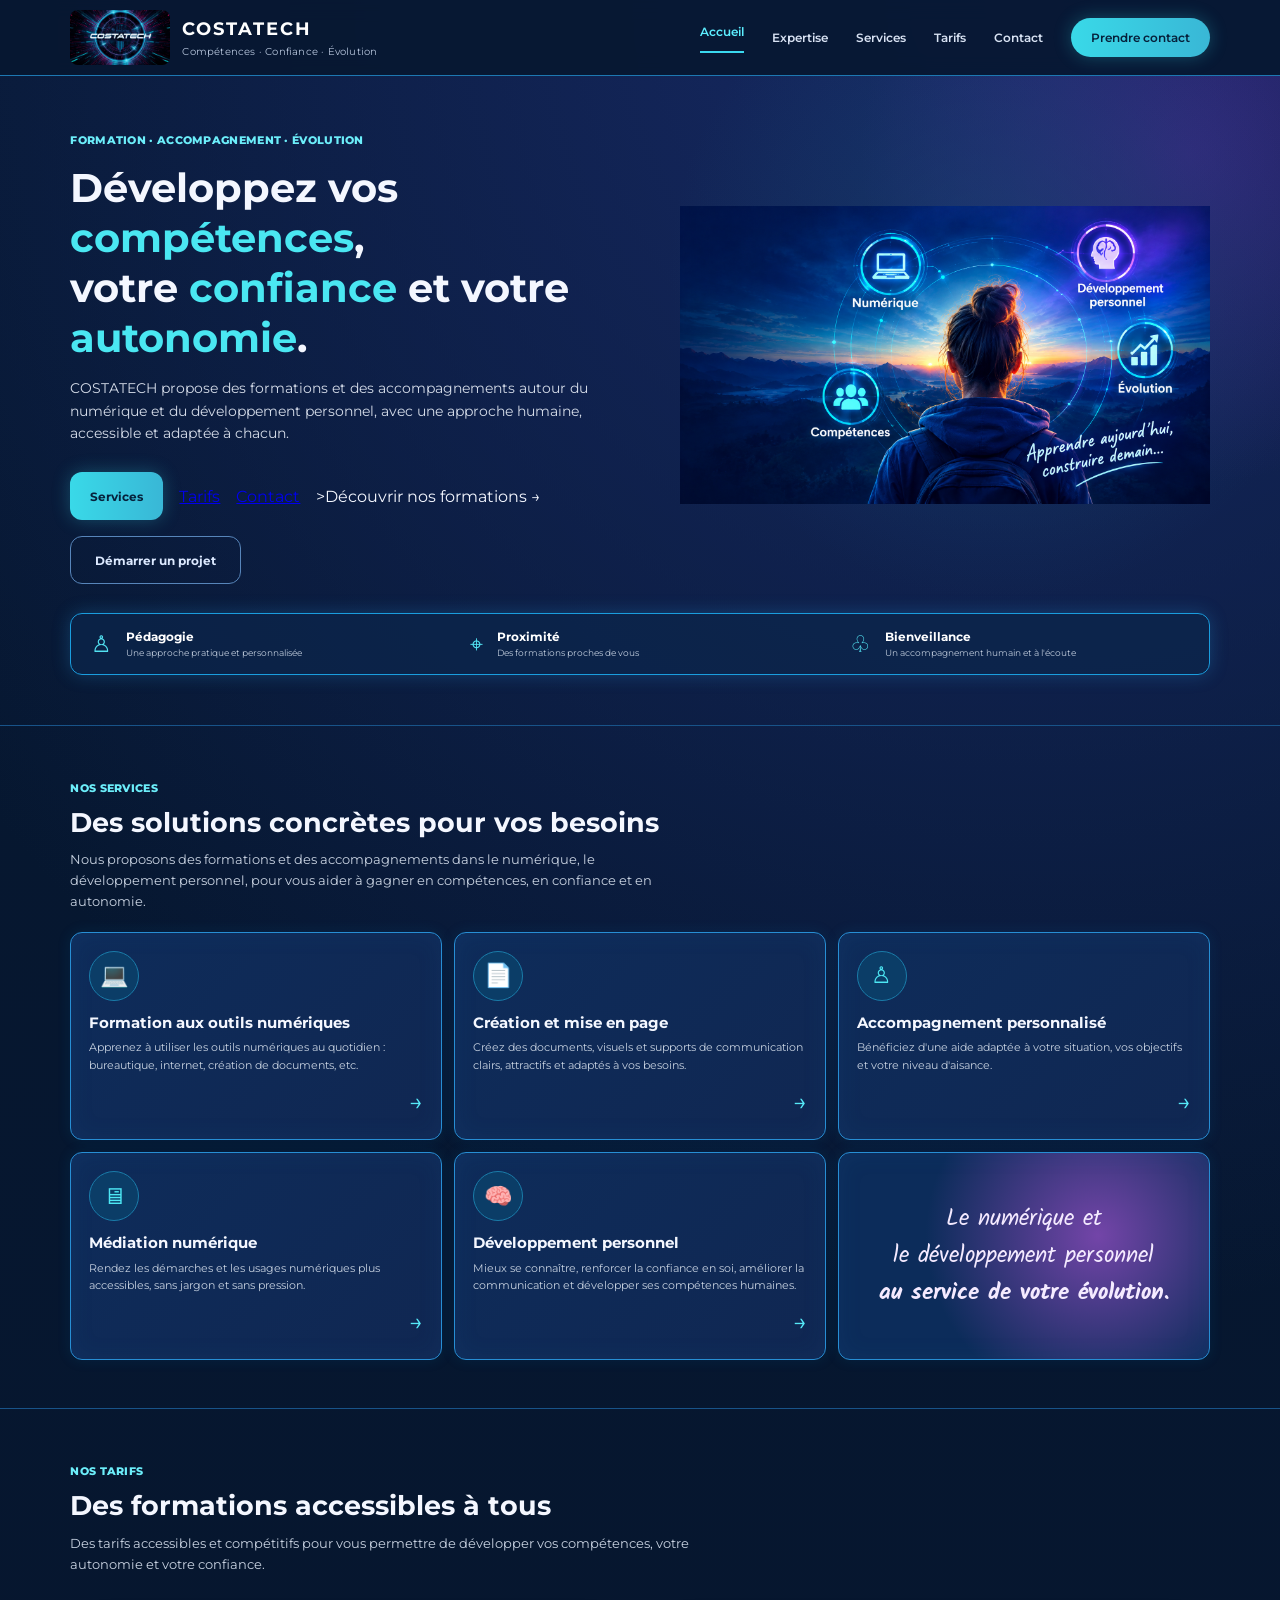
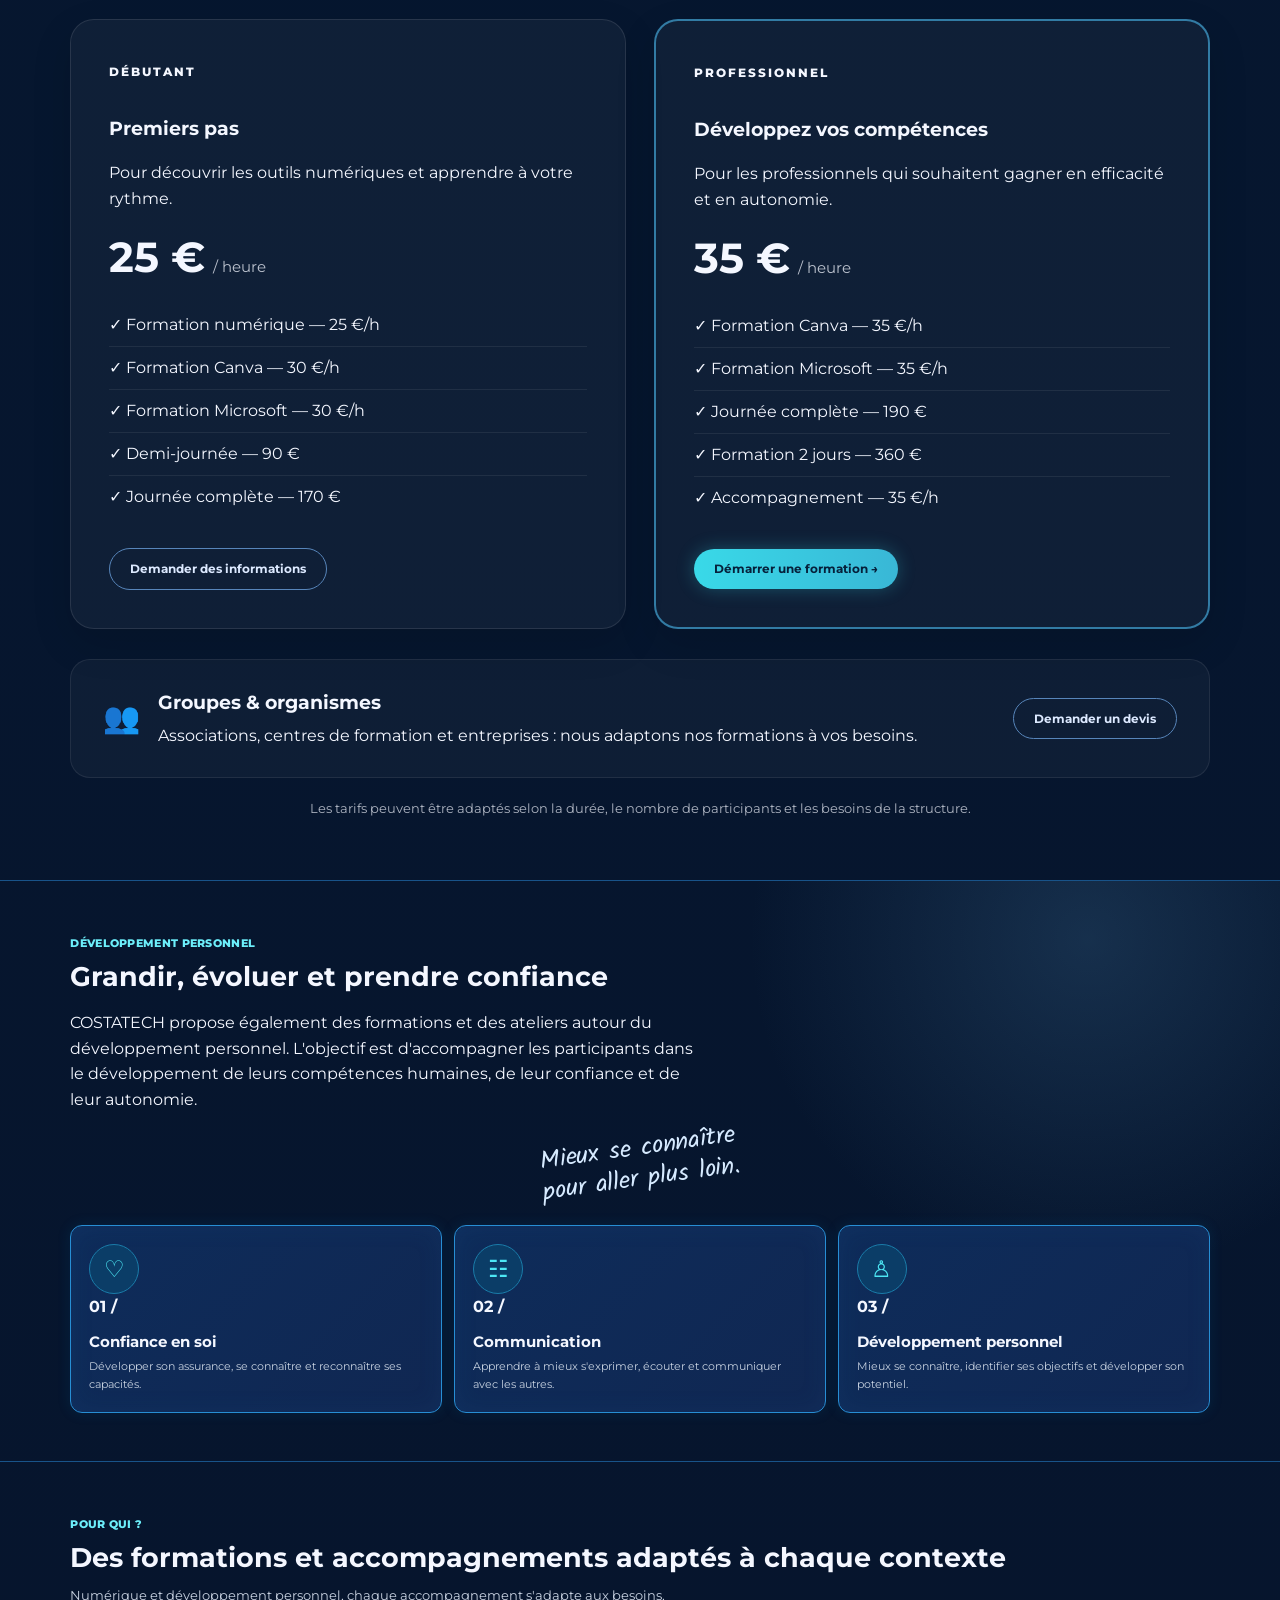
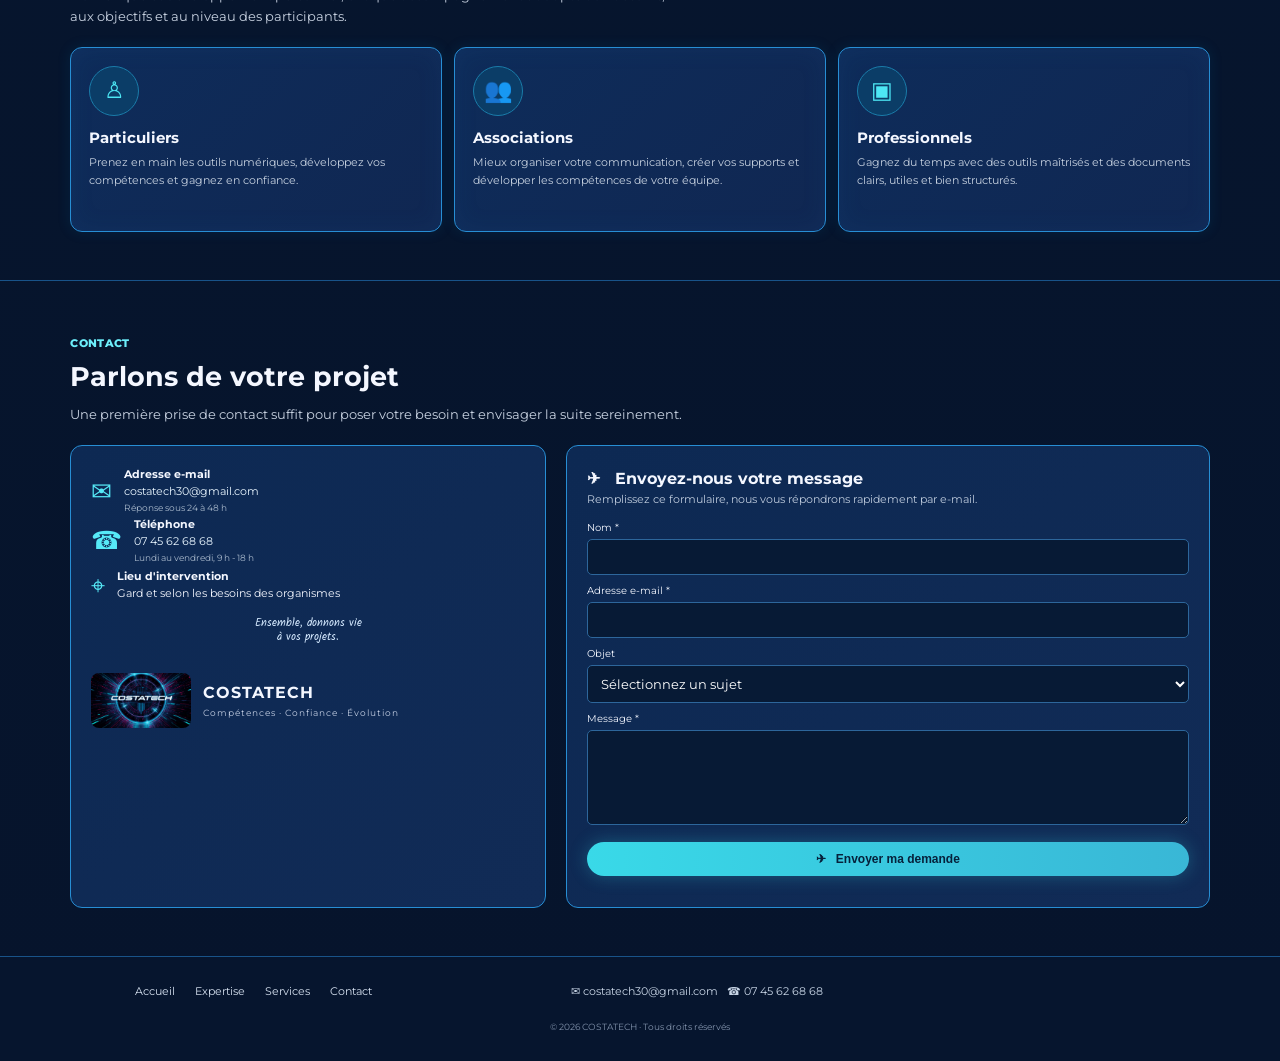
==== index.html @ 75716b9d "Update index.html" ====
<!DOCTYPE html>
<html lang="fr">
<head>
  <meta charset="UTF-8" />
  <meta name="viewport" content="width=device-width, initial-scale=1.0" />
  <title>COSTATECH | Formation numérique, Canva, Microsoft & développement personnel</title>
  <meta name="description" content="COSTATECH propose des formations en numérique, Canva, Microsoft et développement personnel dans le Gard, pour développer les compétences, la confiance et l'autonomie." />
  <link rel="stylesheet" href="style.css" />
</head>
<body>
  <header class="header">
   <a class="brand" href="#accueil">
  <img class="logo-image header-logo" src="logo-costatech.png" alt="Logo COSTATECH">
  <span>
    <strong>COSTATECH</strong>
    <small>Compétences · Confiance · Évolution</small>
  </span>
</a>
   <nav>
  <a class="active" href="#accueil">Accueil</a>
  <a href="#expertise">Expertise</a>
  <a href="#services">Services</a>
  <a href="#tarifs">Tarifs</a>
  <a href="#contact">Contact</a>
  <a class="nav-cta" href="#contact">Prendre contact</a>
</nav>
  </header>

  <main id="accueil">
    <section class="hero section">
      <div class="hero-text">
        <span class="eyebrow">FORMATION · ACCOMPAGNEMENT · ÉVOLUTION</span>
        <h1>Développez vos <em>compétences</em>,<br>votre <em>confiance</em> et votre<br><em>autonomie</em>.</h1>
        <p>COSTATECH propose des formations et des accompagnements autour du numérique et du développement personnel, avec une approche humaine, accessible et adaptée à chacun.</p>
        <div class="actions">
          <a class="button primary" <a href="#services">Services</a>
<a href="#tarifs">Tarifs</a>
<a href="#contact">Contact</a> >Découvrir nos formations →</a>
          <a class="button secondary" >Démarrer un projet</a>
        </div>
      </div>
   <div class="hero-visual">
  <img
    src="hero-costatech.png"
    alt="COSTATECH – Numérique, développement personnel, compétences et évolution"
  />
</div>
      <div class="values">
        <div>♙ <span><b>Pédagogie</b><small>Une approche pratique et personnalisée</small></span></div>
        <div>⌖ <span><b>Proximité</b><small>Des formations proches de vous</small></span></div>
        <div>♧ <span><b>Bienveillance</b><small>Un accompagnement humain et à l'écoute</small></span></div>
      </div>
    </section>

    <section id="services" class="section">
      <span class="eyebrow">NOS SERVICES</span>
      <h2>Des solutions concrètes pour vos besoins</h2>
      <p class="intro">Nous proposons des formations et des accompagnements dans le numérique, le développement personnel, pour vous aider à gagner en compétences, en confiance et en autonomie.</p>
      <div class="grid three">
        <article class="card"><i>💻</i><h3>Formation aux outils numériques</h3><p>Apprenez à utiliser les outils numériques au quotidien : bureautique, internet, création de documents, etc.</p><a href="#contact">→</a></article>
        <article class="card"><i>📄</i><h3>Création et mise en page</h3><p>Créez des documents, visuels et supports de communication clairs, attractifs et adaptés à vos besoins.</p><a href="#contact">→</a></article>
        <article class="card"><i>♙</i><h3>Accompagnement personnalisé</h3><p>Bénéficiez d'une aide adaptée à votre situation, vos objectifs et votre niveau d'aisance.</p><a href="#contact">→</a></article>
        <article class="card"><i>🖥</i><h3>Médiation numérique</h3><p>Rendez les démarches et les usages numériques plus accessibles, sans jargon et sans pression.</p><a href="#contact">→</a></article>
        <article class="card"><i>🧠</i><h3>Développement personnel</h3><p>Mieux se connaître, renforcer la confiance en soi, améliorer la communication et développer ses compétences humaines.</p><a href="#contact">→</a></article>
        <article class="card quote-card"><p>Le numérique et<br>le développement personnel<br><strong>au service de votre évolution.</strong></p></article>
      </div>
    </section>
<section id="tarifs" class="section tarifs">
  <span class="eyebrow">NOS TARIFS</span>
  <h2>Des formations accessibles à tous</h2>
  <p class="intro">
    Des tarifs accessibles et compétitifs pour vous permettre de développer
    vos compétences, votre autonomie et votre confiance.
  </p>

  <div class="tarifs-grid">

    <article class="tarif-card">
      <span class="tarif-label">DÉBUTANT</span>
      <h3>Premiers pas</h3>
      <p class="tarif-description">
        Pour découvrir les outils numériques et apprendre à votre rythme.
      </p>

      <div class="prix">
        <strong>25 €</strong>
        <span>/ heure</span>
      </div>

      <ul>
        <li>✓ Formation numérique — 25 €/h</li>
        <li>✓ Formation Canva — 30 €/h</li>
        <li>✓ Formation Microsoft — 30 €/h</li>
        <li>✓ Demi-journée — 90 €</li>
        <li>✓ Journée complète — 170 €</li>
      </ul>

      <a class="button secondary" href="#contact">
        Demander des informations
      </a>
    </article>


    <article class="tarif-card tarif-featured">
      <span class="tarif-label">PROFESSIONNEL</span>
      <h3>Développez vos compétences</h3>
      <p class="tarif-description">
        Pour les professionnels qui souhaitent gagner en efficacité et en autonomie.
      </p>

      <div class="prix">
        <strong>35 €</strong>
        <span>/ heure</span>
      </div>

      <ul>
        <li>✓ Formation Canva — 35 €/h</li>
        <li>✓ Formation Microsoft — 35 €/h</li>
        <li>✓ Journée complète — 190 €</li>
        <li>✓ Formation 2 jours — 360 €</li>
        <li>✓ Accompagnement — 35 €/h</li>
      </ul>

      <a class="button primary" href="#contact">
        Démarrer une formation →
      </a>
    </article>

  </div>

  <div class="tarif-group">
    <div>
      <span class="tarif-group-icon">👥</span>
      <div>
        <h3>Groupes & organismes</h3>
        <p>
          Associations, centres de formation et entreprises :
          nous adaptons nos formations à vos besoins.
        </p>
      </div>
    </div>

    <a class="button secondary" href="#contact">
      Demander un devis
    </a>
  </div>

  <p class="tarif-note">
    Les tarifs peuvent être adaptés selon la durée, le nombre de participants
    et les besoins de la structure.
  </p>
</section>
    <section id="expertise" class="section personal">
      <div class="personal-copy">
        <span class="eyebrow">DÉVELOPPEMENT PERSONNEL</span>
        <h2>Grandir, évoluer et prendre confiance</h2>
        <p>COSTATECH propose également des formations et des ateliers autour du développement personnel. L'objectif est d'accompagner les participants dans le développement de leurs compétences humaines, de leur confiance et de leur autonomie.</p>
      </div>
      <p class="handwriting note">Mieux se connaître<br>pour aller plus loin.</p>
      <div class="grid three">
        <article class="card"><i>♡</i><b>01 /</b><h3>Confiance en soi</h3><p>Développer son assurance, se connaître et reconnaître ses capacités.</p></article>
        <article class="card"><i>☷</i><b>02 /</b><h3>Communication</h3><p>Apprendre à mieux s'exprimer, écouter et communiquer avec les autres.</p></article>
        <article class="card"><i>♙</i><b>03 /</b><h3>Développement personnel</h3><p>Mieux se connaître, identifier ses objectifs et développer son potentiel.</p></article>
      </div>
    </section>

    <section class="section">
      <span class="eyebrow">POUR QUI ?</span>
      <h2>Des formations et accompagnements adaptés à chaque contexte</h2>
      <p class="intro">Numérique et développement personnel, chaque accompagnement s'adapte aux besoins, aux objectifs et au niveau des participants.</p>
      <div class="grid three">
        <article class="card"><i>♙</i><h3>Particuliers</h3><p>Prenez en main les outils numériques, développez vos compétences et gagnez en confiance.</p></article>
        <article class="card"><i>👥</i><h3>Associations</h3><p>Mieux organiser votre communication, créer vos supports et développer les compétences de votre équipe.</p></article>
        <article class="card"><i>▣</i><h3>Professionnels</h3><p>Gagnez du temps avec des outils maîtrisés et des documents clairs, utiles et bien structurés.</p></article>
      </div>
    </section>

    <section id="contact" class="section contact">
      <span class="eyebrow">CONTACT</span>
      <h2>Parlons de votre projet</h2>
      <p class="intro">Une première prise de contact suffit pour poser votre besoin et envisager la suite sereinement.</p>
      <div class="contact-grid">
       <aside class="contact-info">

  <div>
    <span>✉</span>
    <p>
      <b>Adresse e-mail</b><br>
      <a href="mailto:costatech30@gmail.com">costatech30@gmail.com</a>
      <small>Réponse sous 24 à 48 h</small>
    </p>
  </div>

  <div>
    <span>☎</span>
    <p>
      <b>Téléphone</b><br>
      <a href="tel:0745626868">07 45 62 68 68</a>
      <small>Lundi au vendredi, 9 h - 18 h</small>
    </p>
  </div>

  <div>
    <span>⌖</span>
    <p>
      <b>Lieu d'intervention</b><br>
      Gard et selon les besoins des organismes
    </p>
  </div>

  <p class="handwriting center">
    Ensemble, donnons vie<br>à vos projets.
  </p>

  <div class="mini-brand">
    <img class="logo-image mini-logo" src="logo-costatech.png" alt="Logo COSTATECH">
    <b>
      COSTATECH
      <small>Compétences · Confiance · Évolution</small>
    </b>
  </div>

</aside>
       <form class="contact-form" action="https://formspree.io/f/xyeyqowv" method="POST">
          <h3>✈ &nbsp; Envoyez-nous votre message</h3>
          <p>Remplissez ce formulaire, nous vous répondrons rapidement par e-mail.</p>
          <label>Nom *<input required name="name" type="text"></label>
          <label>Adresse e-mail *<input required name="email" type="email"></label>
          <label>Objet<select name="subject"><option>Sélectionnez un sujet</option><option>Formation numérique</option><option>Développement personnel</option><option>Autre demande</option></select></label>
          <label>Message *<textarea required name="message"></textarea></label>
          <button class="button primary" type="submit">✈ &nbsp; Envoyer ma demande</button>
          <p id="form-message" class="form-message"></p>
        </form>
      </div>
    </section>
  </main><footer>

  <div class="footer-links">
    <a href="#accueil">Accueil</a>
    <a href="#expertise">Expertise</a>
    <a href="#services">Services</a>
    <a href="#contact">Contact</a>
  </div>

  <div class="footer-contact">
    ✉ costatech30@gmail.com &nbsp; ☎ 07 45 62 68 68
  </div>

  <div class="copyright">
    © 2026 COSTATECH · Tous droits réservés
  </div>

</footer>


  
  <script src="script.js"></script>
</body>
</html>
---- style.css ----
@import url("https://fonts.googleapis.com/css2?family=Montserrat:wght@400;500;600;700;800&family=Kalam:wght@300;400&display=swap");
:root{--bg:#061a38;--bg2:#0b2450;--card:#102d5c;--cyan:#30d9ef;--purple:#7452ff;--text:#f4f7ff;--muted:#c5cddd}
*{box-sizing:border-box}html{scroll-behavior:smooth}body{margin:0;background:radial-gradient(circle at 80% 0,#172965 0,transparent 30%),linear-gradient(180deg,#061831,#06142c);color:var(--text);font-family:Montserrat,Arial,sans-serif;line-height:1.6}
.header{height:76px;display:flex;align-items:center;justify-content:space-between;padding:0 5.5%;position:sticky;top:0;z-index:20;background:#071831e8;border-bottom:1px solid #1d78b2;backdrop-filter:blur(10px)}
.brand{display:flex;align-items:center;gap:12px;color:white;text-decoration:none}.brand strong{display:block;letter-spacing:2px;font-size:18px}.brand small{display:block;color:#b7c5dc;font-size:10px;letter-spacing:.2px}.logo{width:56px;height:56px;border-radius:50%;display:grid;place-items:center;font-size:26px;font-weight:800;color:#54e9f7;background:radial-gradient(circle,#173b70,#071a39 55%,#8e42e8);box-shadow:0 0 20px #2ee9ff55;border:1px solid #2ee9ff}
nav{display:flex;align-items:center;gap:28px}nav a{color:#d8e2f3;text-decoration:none;font-size:12px;font-weight:600}nav a:hover,.active{color:#5ceeff!important;border-bottom:2px solid #3ad9f0;padding-bottom:10px}.nav-cta,.button.primary{border:0!important;padding:10px 20px!important;border-radius:22px;background:linear-gradient(90deg,#39d9e8,#39b7d6);color:#06213b!important;box-shadow:0 0 18px #33ddec44}
.section{padding:48px 5.5%;border-bottom:1px solid #185389;position:relative}.hero{min-height:650px;display:grid;grid-template-columns:1.05fr .95fr;align-items:center;gap:25px;overflow:hidden;background:radial-gradient(circle at 78% 30%,#174e7b77,transparent 30%),radial-gradient(circle at 93% 12%,#542b9d77,transparent 25%)}
.hero h1{font-size:40px;line-height:1.25;margin:12px 0}.hero em{font-style:normal;color:#4ae7f2}.hero p{max-width:560px;color:#d4dbe8;font-size:14px}.eyebrow{font-size:11px;font-weight:800;color:#6ceefa;letter-spacing:.3px}.actions{display:flex;gap:15px;margin-top:26px}.button{display:inline-block;text-decoration:none;font-weight:700;font-size:12px;padding:10px 20px;border-radius:22px}.secondary{border:1px solid #5785ba;color:#dce9ff}.hero-visual{height:440px;position:relative;background:radial-gradient(circle at 50% 58%,#113f69 0 10%,#08223e 40%,transparent 65%)}.person{position:absolute;left:38%;top:26%;width:160px;height:220px;border-radius:80px 80px 30px 30px;background:radial-gradient(circle at 50% 20%,#213a59 0 20%,#09172a 21% 100%);display:grid;place-items:center;font-size:70px;box-shadow:0 0 60px #2cdff044}.orbit{position:absolute;display:flex;flex-direction:column;align-items:center;text-align:center;font-size:12px;font-weight:700;color:#eaf7ff}.orbit span{width:68px;height:68px;border:2px solid #46dced;border-radius:50%;display:grid;place-items:center;font-size:28px;background:#14345d88;box-shadow:0 0 18px #2de2ff66}.o1{left:8%;top:13%}.o2{right:3%;top:7%}.o2 span{border-color:#a576ff}.o3{right:0;top:44%}.o4{left:8%;top:54%}.handwriting{font-family:Kalam,cursive;color:#d6eaff;font-size:25px;line-height:1.25}.hero-visual .handwriting{position:absolute;right:5%;bottom:4%;transform:rotate(-6deg)}.values{grid-column:1/-1;display:grid;grid-template-columns:repeat(3,1fr);border:1px solid #1a9dde;border-radius:12px;background:#0b254cbb;box-shadow:0 0 18px #2b9ee344}.values div{padding:12px 20px;display:flex;gap:14px;align-items:center;color:#53e3f3;font-size:23px}.values span{font-size:12px;color:white}.values small{display:block;color:#bdc9da;font-size:9px}
h2{font-size:27px;line-height:1.25;margin:6px 0 10px}.intro{max-width:620px;font-size:13px;color:#c8d2e1;margin-top:0}.grid{display:grid;gap:12px;margin-top:20px}.three{grid-template-columns:repeat(3,1fr)}.card{min-height:185px;padding:18px;border:1px solid #278ed4;border-radius:12px;background:linear-gradient(135deg,#0e2c5a,#102752);box-shadow:inset 0 0 25px #1c60a51c,0 0 14px #0f79ba22}.card i{width:50px;height:50px;border-radius:50%;display:grid;place-items:center;background:#0b3d67;color:#4de7f4;font-size:23px;font-style:normal;border:1px solid #1a7ca9}.card h3{font-size:15px;line-height:1.25;margin:13px 0 7px}.card p{font-size:11px;color:#c5d0df;margin:0}.card a{float:right;color:#56e9f7;text-decoration:none;font-size:24px;margin-top:8px}.quote-card{display:grid;place-items:center;background:radial-gradient(circle at 70% 40%,#7345a8,#0c2c5a 60%);text-align:center}.quote-card p{font-family:Kalam,cursive;font-size:23px!important;color:#f4eaff}.personal{background:radial-gradient(circle at 85% 10%,#37648a55,transparent 28%)}.personal-copy{max-width:630px}.note{position:absolute;right:25%;top:60px;transform:rotate(-8deg)}.contact-grid{display:grid;grid-template-columns:.85fr 1.15fr;gap:20px;margin-top:20px}.contact-info,.contact-form{padding:20px;border:1px solid #278ed4;border-radius:12px;background:linear-gradient(135deg,#0d2953,#112b56)}.contact-info>div:not(.mini-brand){display:flex;gap:12px;align-items:center}.contact-info span{font-size:25px;color:#56e9f7}.contact-info p{font-size:11px;margin:0}.contact-info a{color:#e9f6ff;text-decoration:none}.contact-info small{display:block;color:#a9b9cc}.mail-icon{margin-top:12px}.center{text-align:center;margin:12px 0!important}.mini-brand{display:flex;align-items:center;gap:12px;margin-top:28px}.mini-brand .logo{width:70px;height:70px}.mini-brand b{letter-spacing:1px}.mini-brand small{display:block;font-size:9px;color:#c0cbe0;font-weight:400}.contact-form h3{margin:0;font-size:16px}.contact-form>p{font-size:11px;color:#bdcadc;margin-top:0}.contact-form label{display:block;font-size:10px;margin:8px 0}.contact-form input,.contact-form select,.contact-form textarea{width:100%;margin-top:3px;background:#071a35;border:1px solid #2d669b;border-radius:5px;color:white;padding:9px;font-family:inherit}.contact-form textarea{height:95px;resize:vertical}.contact-form button{width:100%;margin-top:4px;cursor:pointer}.form-message{font-size:11px!important;color:#6ceefa!important}footer{padding:26px 5.5%;display:grid;grid-template-columns:1fr 1fr 1fr;gap:20px;align-items:center;background:#06152e;font-size:11px}.footer-links{display:flex;gap:20px;justify-content:center}.footer-links a{color:#d7e2f1;text-decoration:none}.footer-contact{text-align:right;color:#c7d4e5}.copyright{grid-column:1/-1;text-align:center;color:#8192ab;font-size:9px}
@media(max-width:800px){.header{height:auto;padding:12px 5%;align-items:flex-start}.header nav{display:none}.hero,.contact-grid{grid-template-columns:1fr}.hero{min-height:auto}.hero h1{font-size:31px}.hero-visual{height:370px}.three,.values{grid-template-columns:1fr}.note{position:static}.section{padding:35px 5%}footer{grid-template-columns:1fr;text-align:center}.footer-contact,.footer-links{text-align:center;justify-content:center}.values div{border-bottom:1px solid #1c5384}.values div:last-child{border-bottom:0}}
.hero-visual {
  height: 440px;
  display: flex;
  align-items: center;
  justify-content: center;
  overflow: hidden;
  background: transparent;
}

.hero-visual img {
  width: 100%;
  height: 100%;
  object-fit: contain;
  object-position: center center;
  border-radius: 18px;
  display: block;
}
.logo-image {
  width: 100px;
  height: 55px;
  object-fit: cover;
  object-position: center;
  border-radius: 8px;
  display: block;
}
/* Correction du chevauchement dans Développement personnel */
.personal .note {
  position: static;
  display: block;
  margin: 20px auto 30px;
  text-align: center;
}
/* =========================
   TARIFS COSTATECH
   ========================= */

.tarifs {
  position: relative;
}

.tarifs-grid {
  display: grid;
  grid-template-columns: repeat(2, 1fr);
  gap: 28px;
  margin-top: 45px;
}

.tarif-card {
  position: relative;
  padding: 38px;
  border-radius: 24px;
  background: rgba(255, 255, 255, 0.04);
  border: 1px solid rgba(255, 255, 255, 0.10);
  box-shadow: 0 15px 40px rgba(0, 0, 0, 0.12);
  transition: transform 0.3s ease, box-shadow 0.3s ease;
}

.tarif-card:hover {
  transform: translateY(-6px);
  box-shadow: 0 20px 50px rgba(0, 0, 0, 0.18);
}

.tarif-featured {
  border: 2px solid rgba(80, 200, 255, 0.55);
}

.tarif-label {
  display: inline-block;
  font-size: 12px;
  font-weight: 800;
  letter-spacing: 2px;
  margin-bottom: 14px;
}

.tarif-card h3 {
  margin-bottom: 10px;
}

.tarif-description {
  margin-bottom: 25px;
  line-height: 1.6;
}

.prix {
  display: flex;
  align-items: baseline;
  gap: 8px;
  margin: 25px 0;
}

.prix strong {
  font-size: 42px;
  line-height: 1;
}

.prix span {
  font-size: 15px;
  opacity: 0.75;
}

.tarif-card ul {
  list-style: none;
  padding: 0;
  margin: 25px 0 30px;
}

.tarif-card li {
  padding: 9px 0;
  line-height: 1.5;
  border-bottom: 1px solid rgba(255, 255, 255, 0.07);
}

.tarif-card li:last-child {
  border-bottom: none;
}

.tarif-group {
  margin-top: 30px;
  padding: 28px 32px;
  border-radius: 20px;
  display: flex;
  align-items: center;
  justify-content: space-between;
  gap: 25px;
  background: rgba(255, 255, 255, 0.035);
  border: 1px solid rgba(255, 255, 255, 0.08);
}

.tarif-group > div {
  display: flex;
  align-items: center;
  gap: 18px;
}

.tarif-group-icon {
  font-size: 30px;
}

.tarif-group h3 {
  margin: 0 0 6px;
}

.tarif-group p {
  margin: 0;
}

.tarif-note {
  text-align: center;
  margin-top: 20px;
  font-size: 13px;
  opacity: 0.7;
}


/* =========================
   TARIFS - MOBILE
   ========================= */

@media (max-width: 800px) {

  .tarifs-grid {
    grid-template-columns: 1fr;
  }

  .tarif-card {
    padding: 28px;
  }

  .tarif-group {
    flex-direction: column;
    align-items: flex-start;
  }

  .tarif-group .button {
    width: 100%;
    text-align: center;
  }

  .prix strong {
    font-size: 36px;
  }
}
/* =========================
   BOUTONS ACCUEIL
   ========================= */

.actions {
  display: flex;
  gap: 16px;
  align-items: center;
  flex-wrap: wrap;
  margin-top: 28px;
}

.actions .button {
  display: inline-flex;
  align-items: center;
  justify-content: center;
  min-height: 48px;
  padding: 0 24px;
  border-radius: 12px;
  text-decoration: none;
  font-weight: 700;
  transition: all 0.25s ease;
}

.actions .button:hover {
  transform: translateY(-2px);
}

/* Sur téléphone */
@media (max-width: 600px) {
  .actions {
    flex-direction: column;
    align-items: stretch;
  }

  .actions .button {
    width: 100%;
  }
}
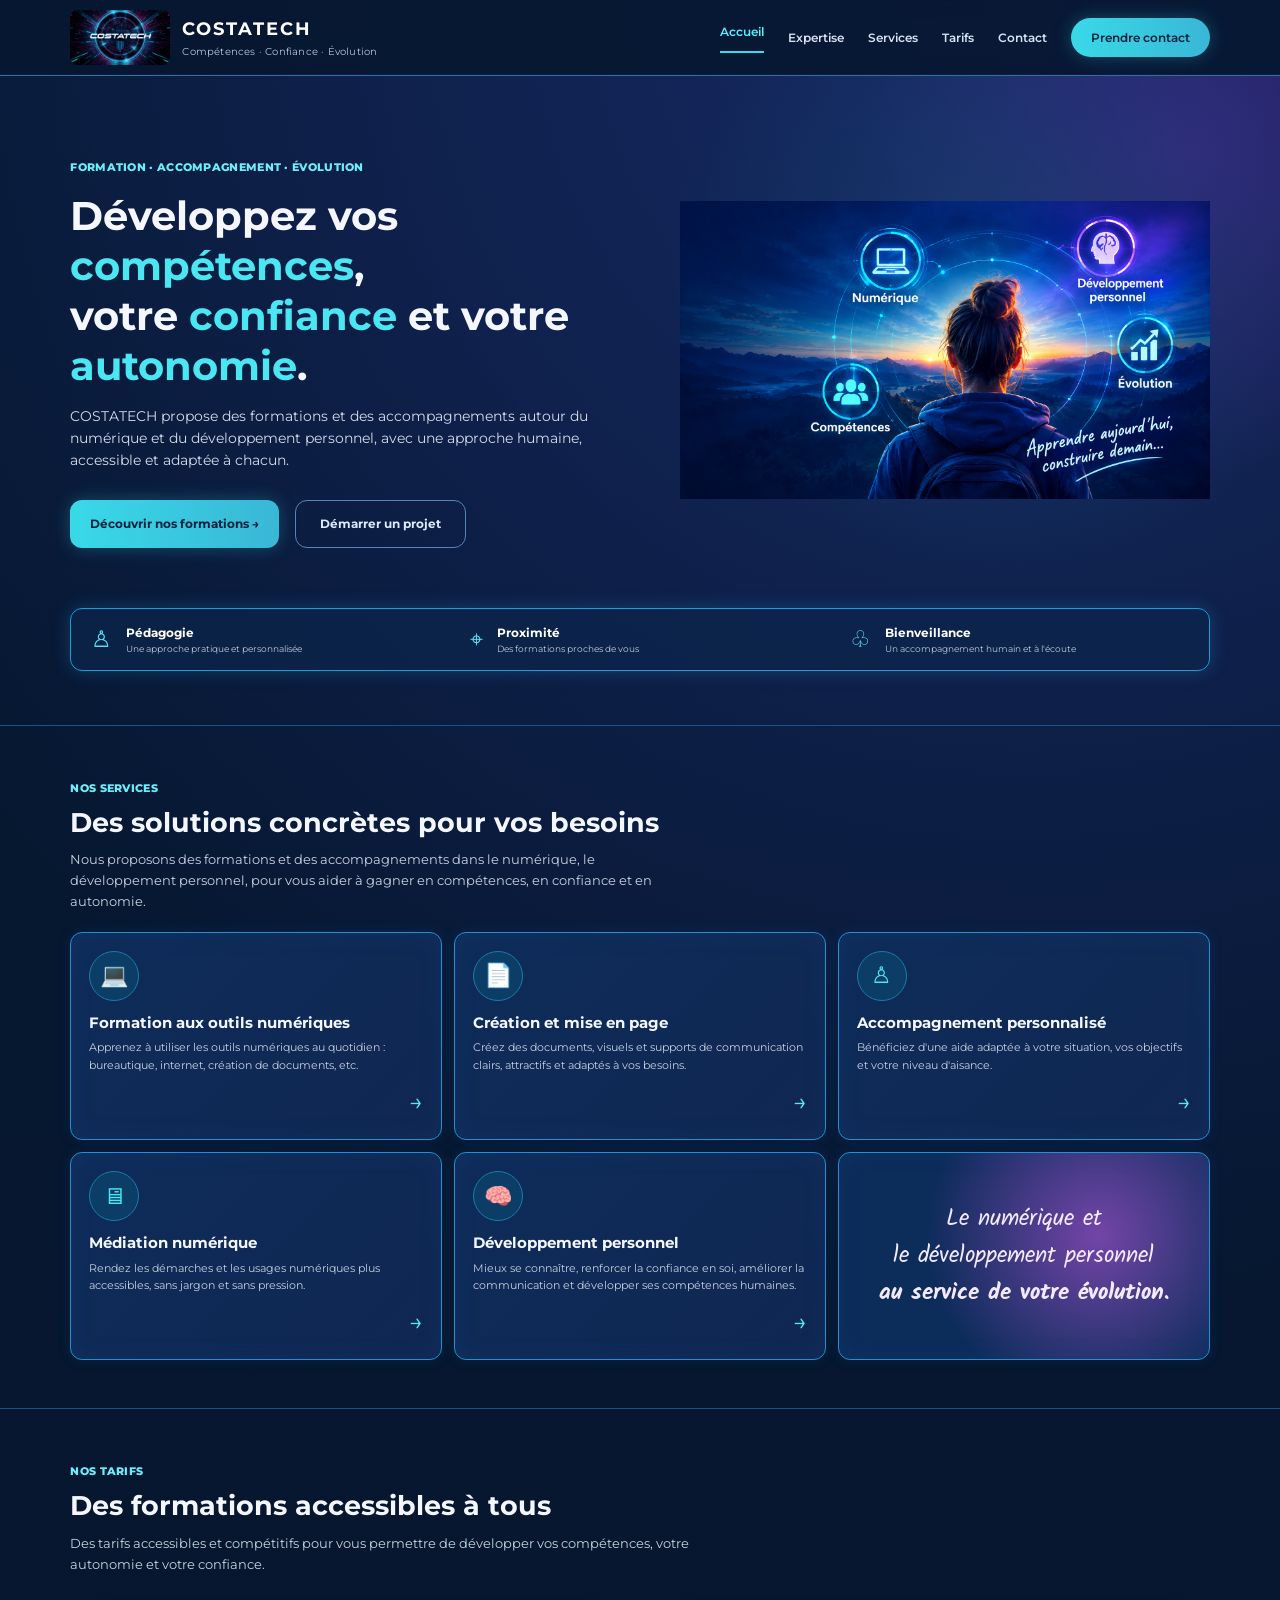
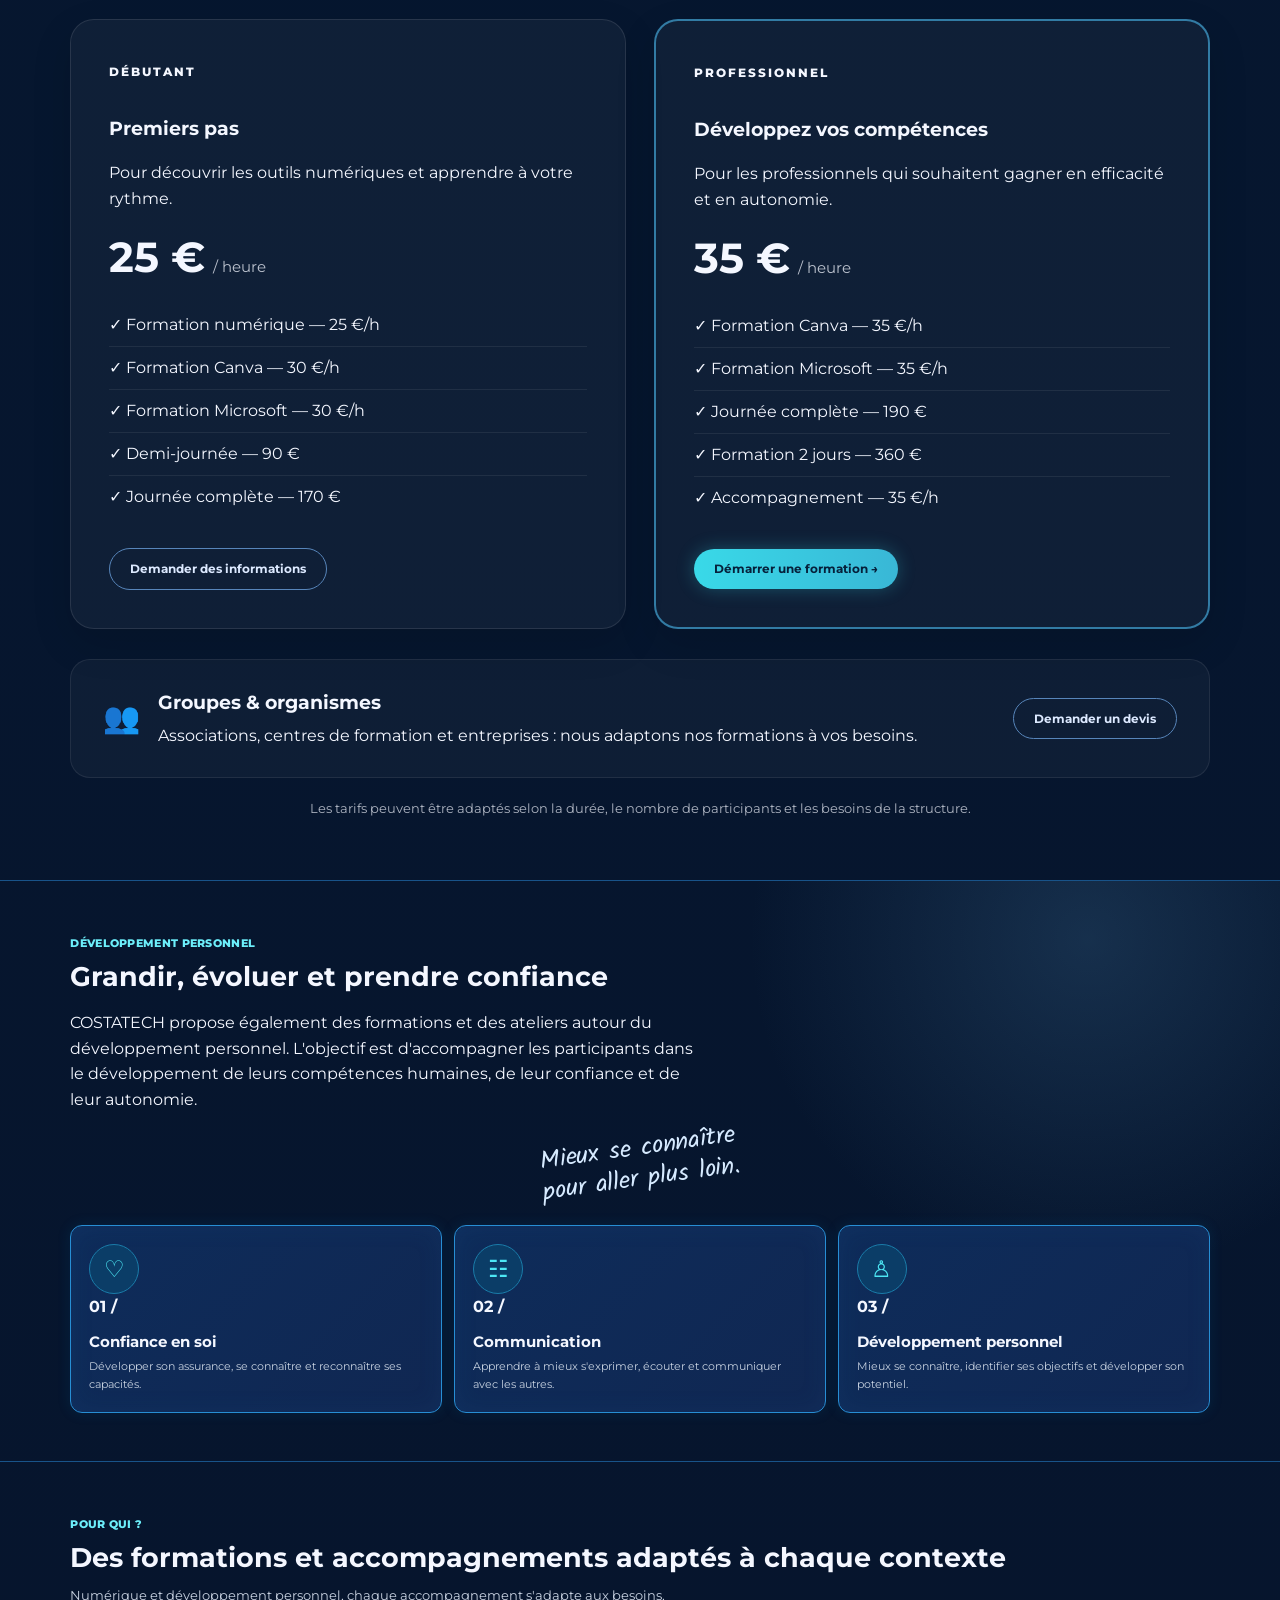
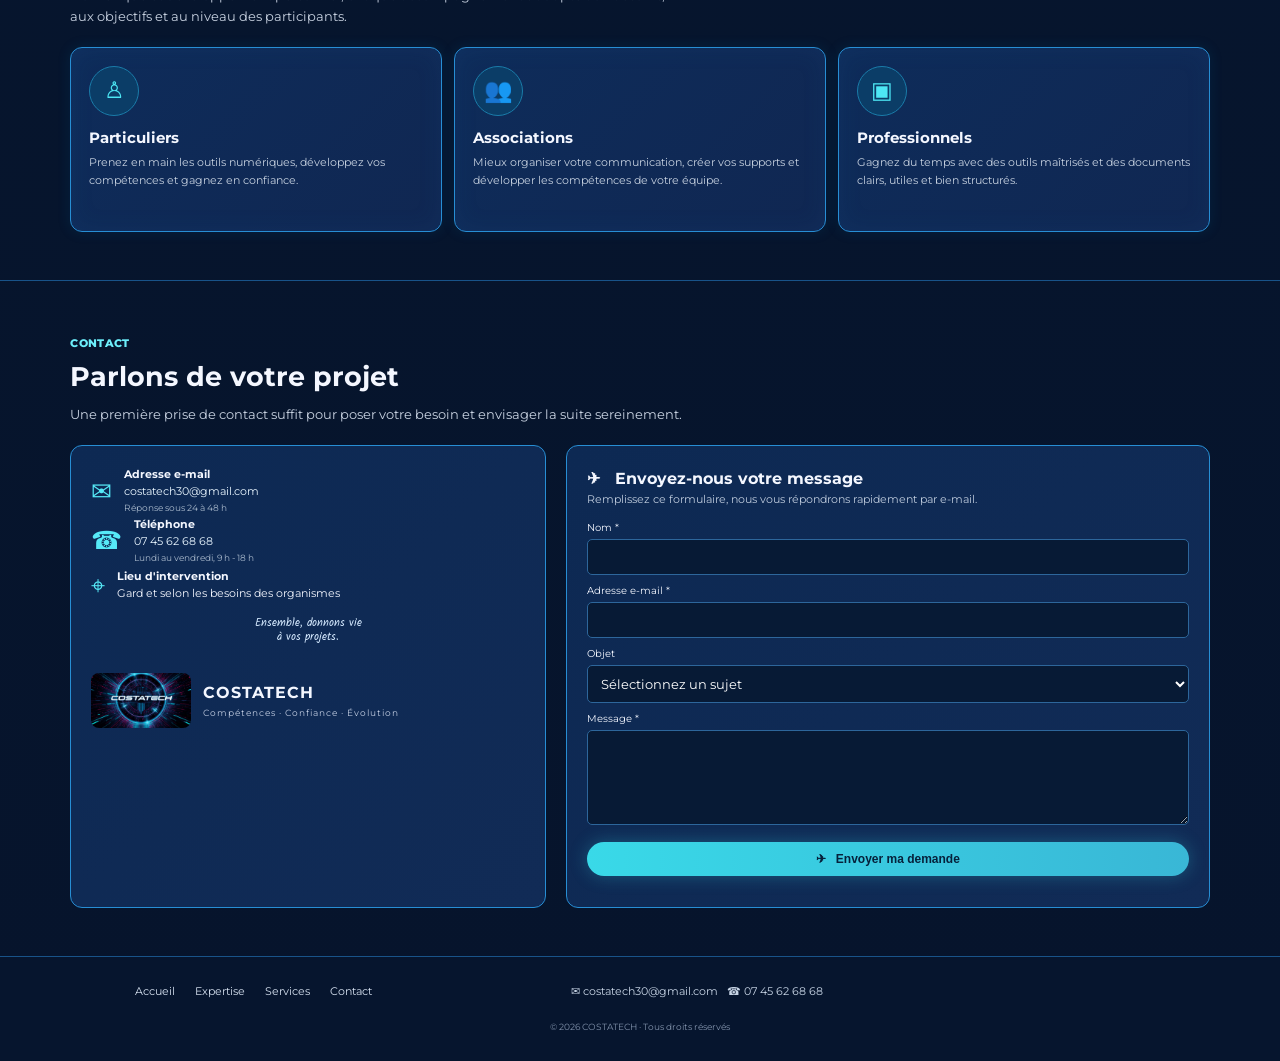
==== commit 80e422d3: "Update index.html" ====
--- a/index.html
+++ b/index.html
@@ -32,12 +32,10 @@
         <span class="eyebrow">FORMATION · ACCOMPAGNEMENT · ÉVOLUTION</span>
         <h1>Développez vos <em>compétences</em>,<br>votre <em>confiance</em> et votre<br><em>autonomie</em>.</h1>
         <p>COSTATECH propose des formations et des accompagnements autour du numérique et du développement personnel, avec une approche humaine, accessible et adaptée à chacun.</p>
-        <div class="actions">
-          <a class="button primary" <a href="#services">Services</a>
-<a href="#tarifs">Tarifs</a>
-<a href="#contact">Contact</a> >Découvrir nos formations →</a>
-          <a class="button secondary" >Démarrer un projet</a>
-        </div>
+       <div class="actions">
+  <a class="button primary" href="#services">Découvrir nos formations →</a>
+  <a class="button secondary" href="#contact">Démarrer un projet</a>
+</div>
       </div>
    <div class="hero-visual">
   <img
--- a/style.css
+++ b/style.css
@@ -229,3 +229,47 @@
     width: 100%;
   }
 }
+/* Correction affichage menu et boutons accueil */
+
+.header nav {
+  display: flex;
+  align-items: center;
+  gap: 24px;
+}
+
+.header nav a {
+  display: inline-block;
+  text-decoration: none;
+  white-space: nowrap;
+}
+
+.actions {
+  display: flex;
+  align-items: center;
+  gap: 16px;
+  margin-top: 28px;
+}
+
+.actions a {
+  display: inline-flex;
+  align-items: center;
+  justify-content: center;
+  text-decoration: none;
+  white-space: nowrap;
+}
+
+@media (max-width: 800px) {
+  .header nav {
+    gap: 12px;
+    flex-wrap: wrap;
+  }
+
+  .actions {
+    flex-direction: column;
+    align-items: stretch;
+  }
+
+  .actions a {
+    width: 100%;
+  }
+}
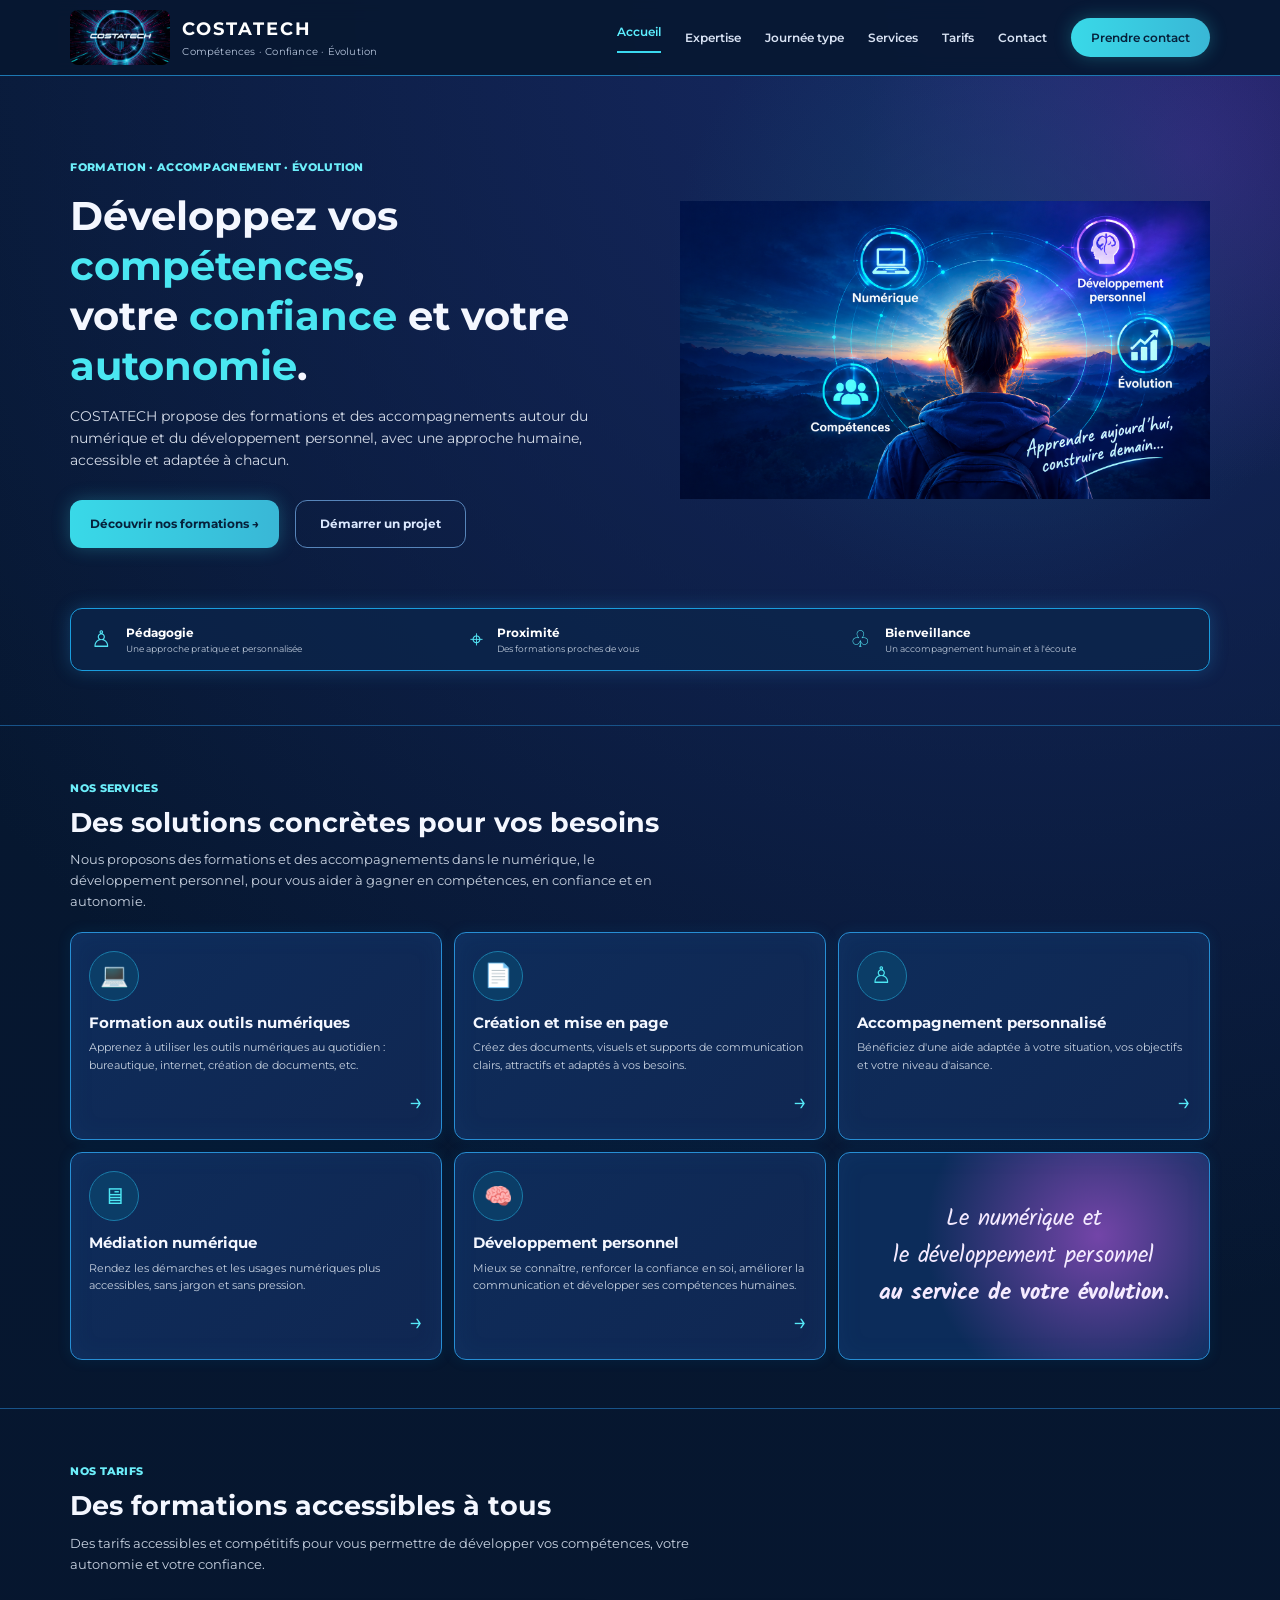
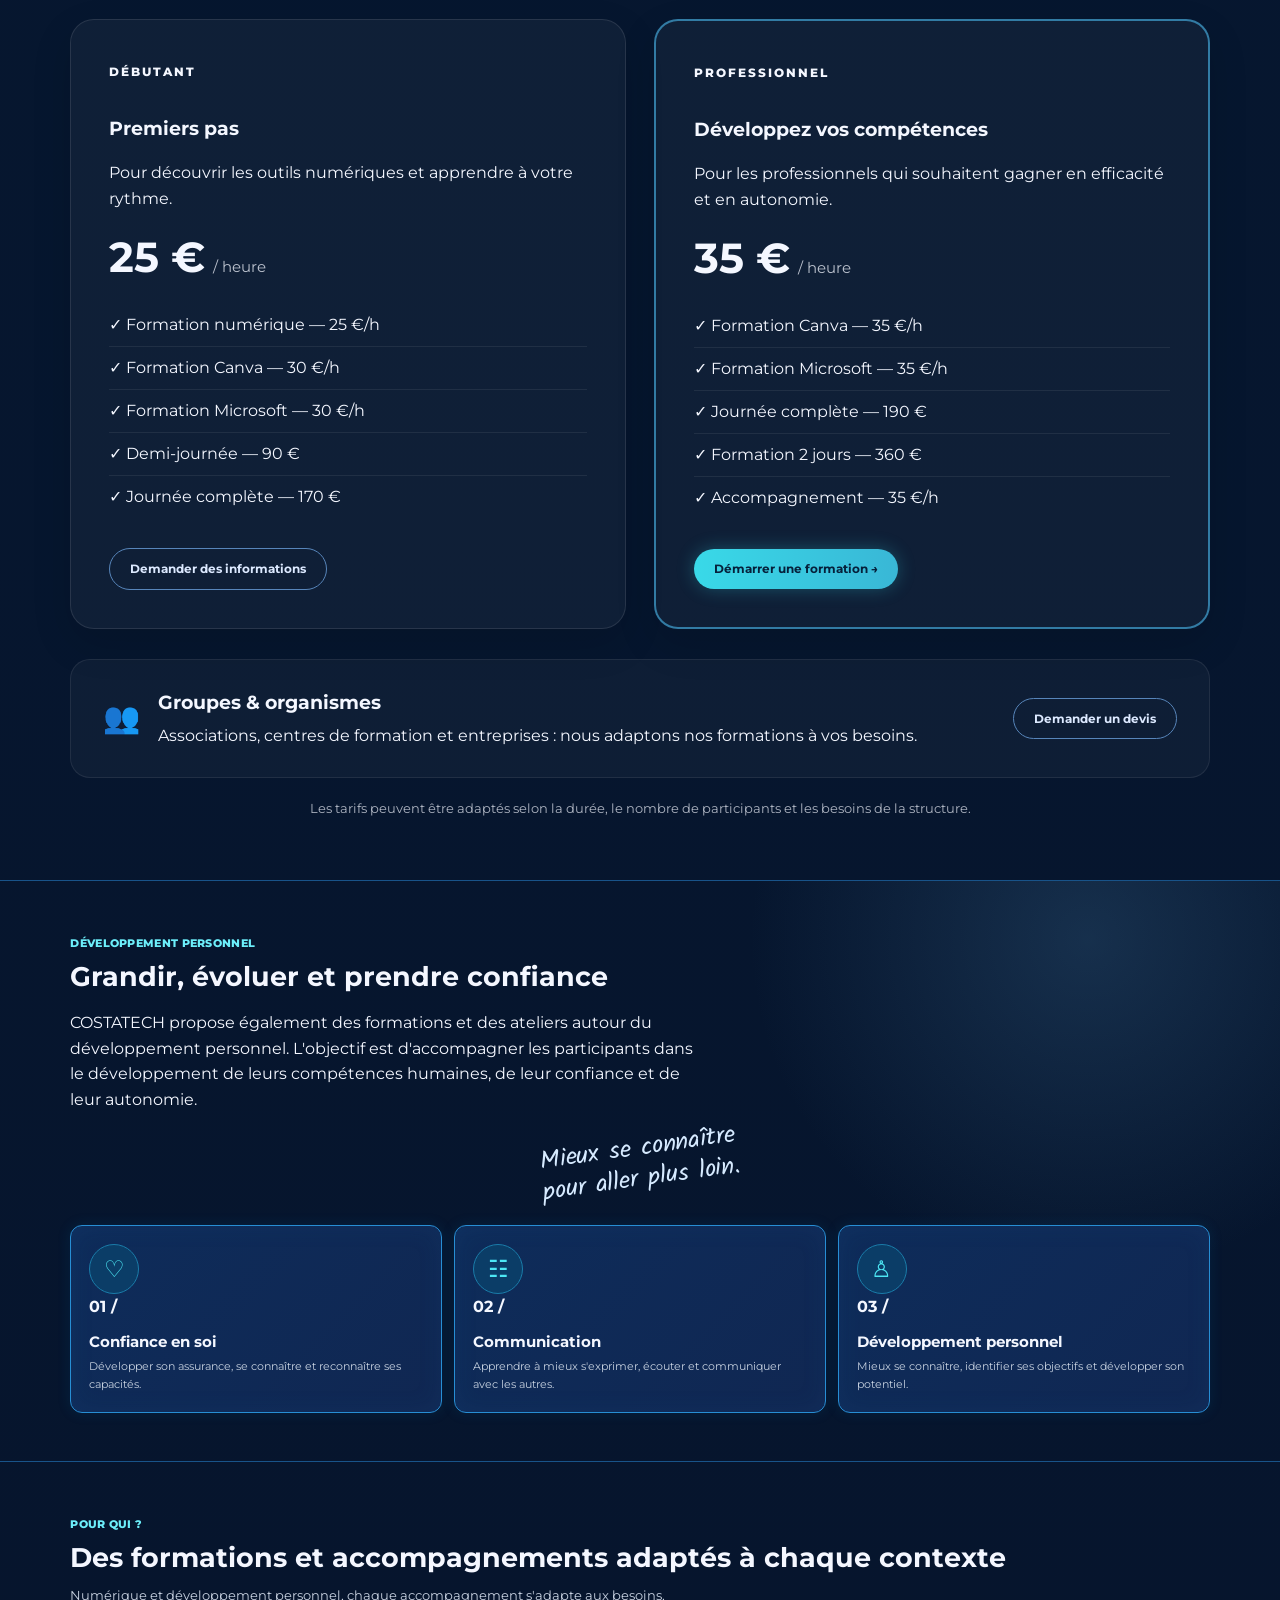
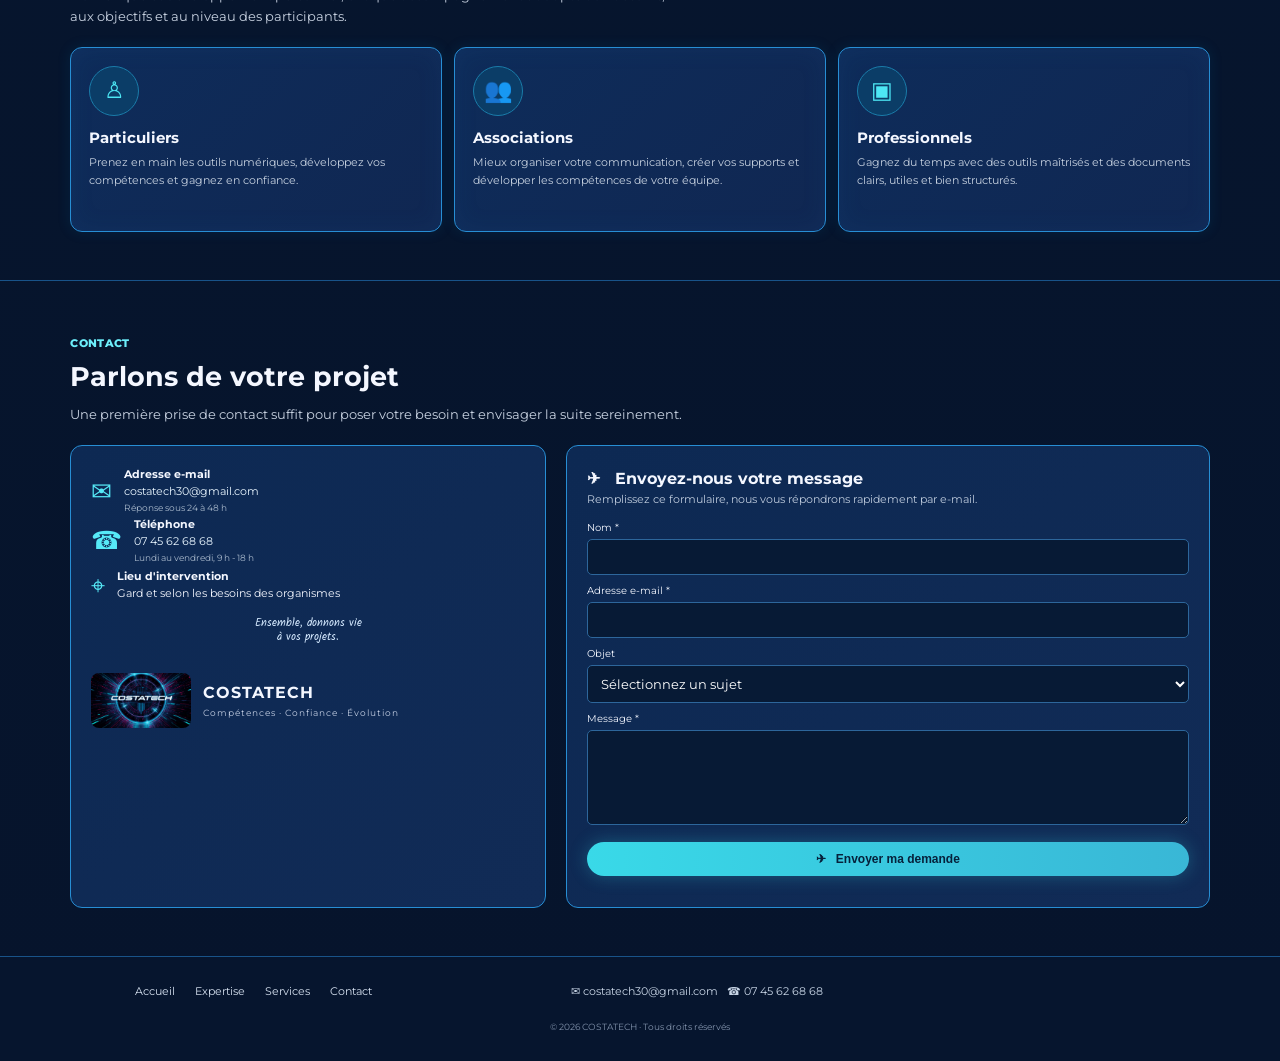
==== commit 314e4495: "Update index.html" ====
--- a/index.html
+++ b/index.html
@@ -19,6 +19,7 @@
    <nav>
   <a class="active" href="#accueil">Accueil</a>
   <a href="#expertise">Expertise</a>
+  <a href="#journee-type">Journée type</a>
   <a href="#services">Services</a>
   <a href="#tarifs">Tarifs</a>
   <a href="#contact">Contact</a>
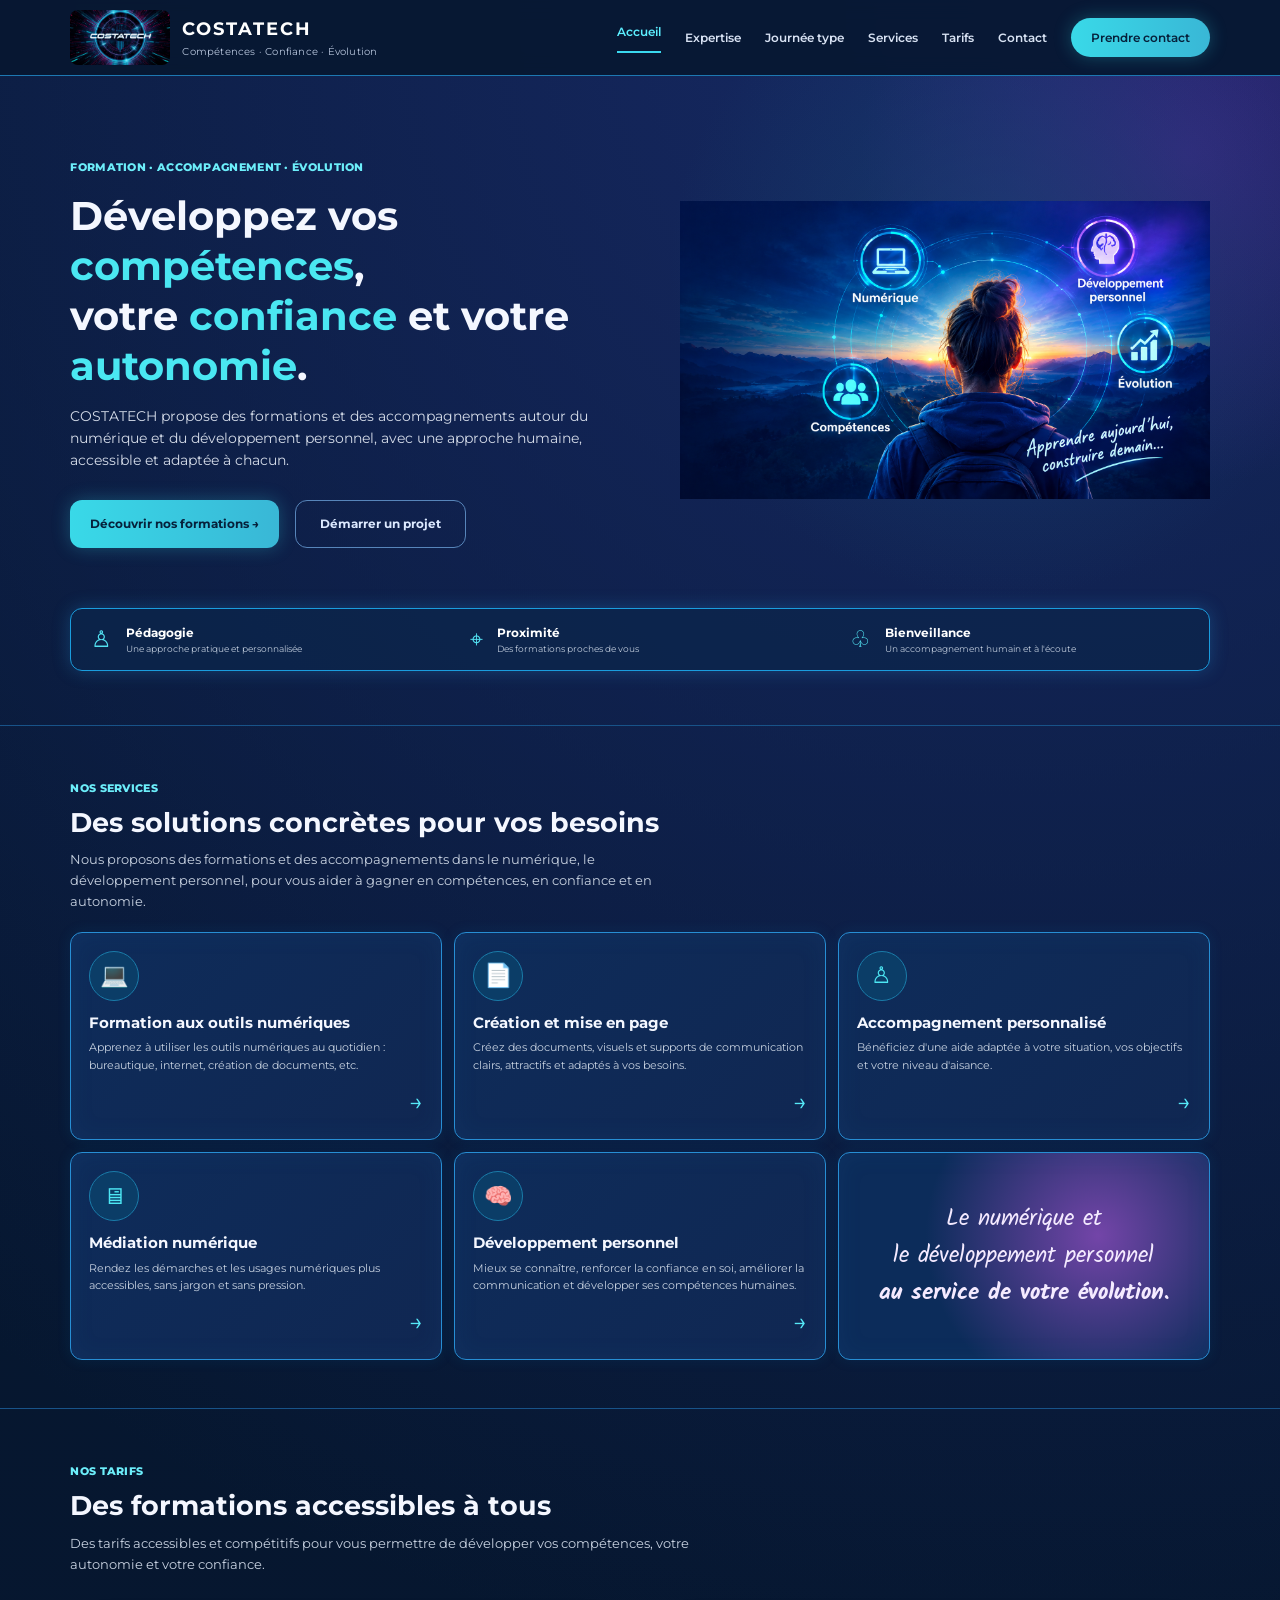
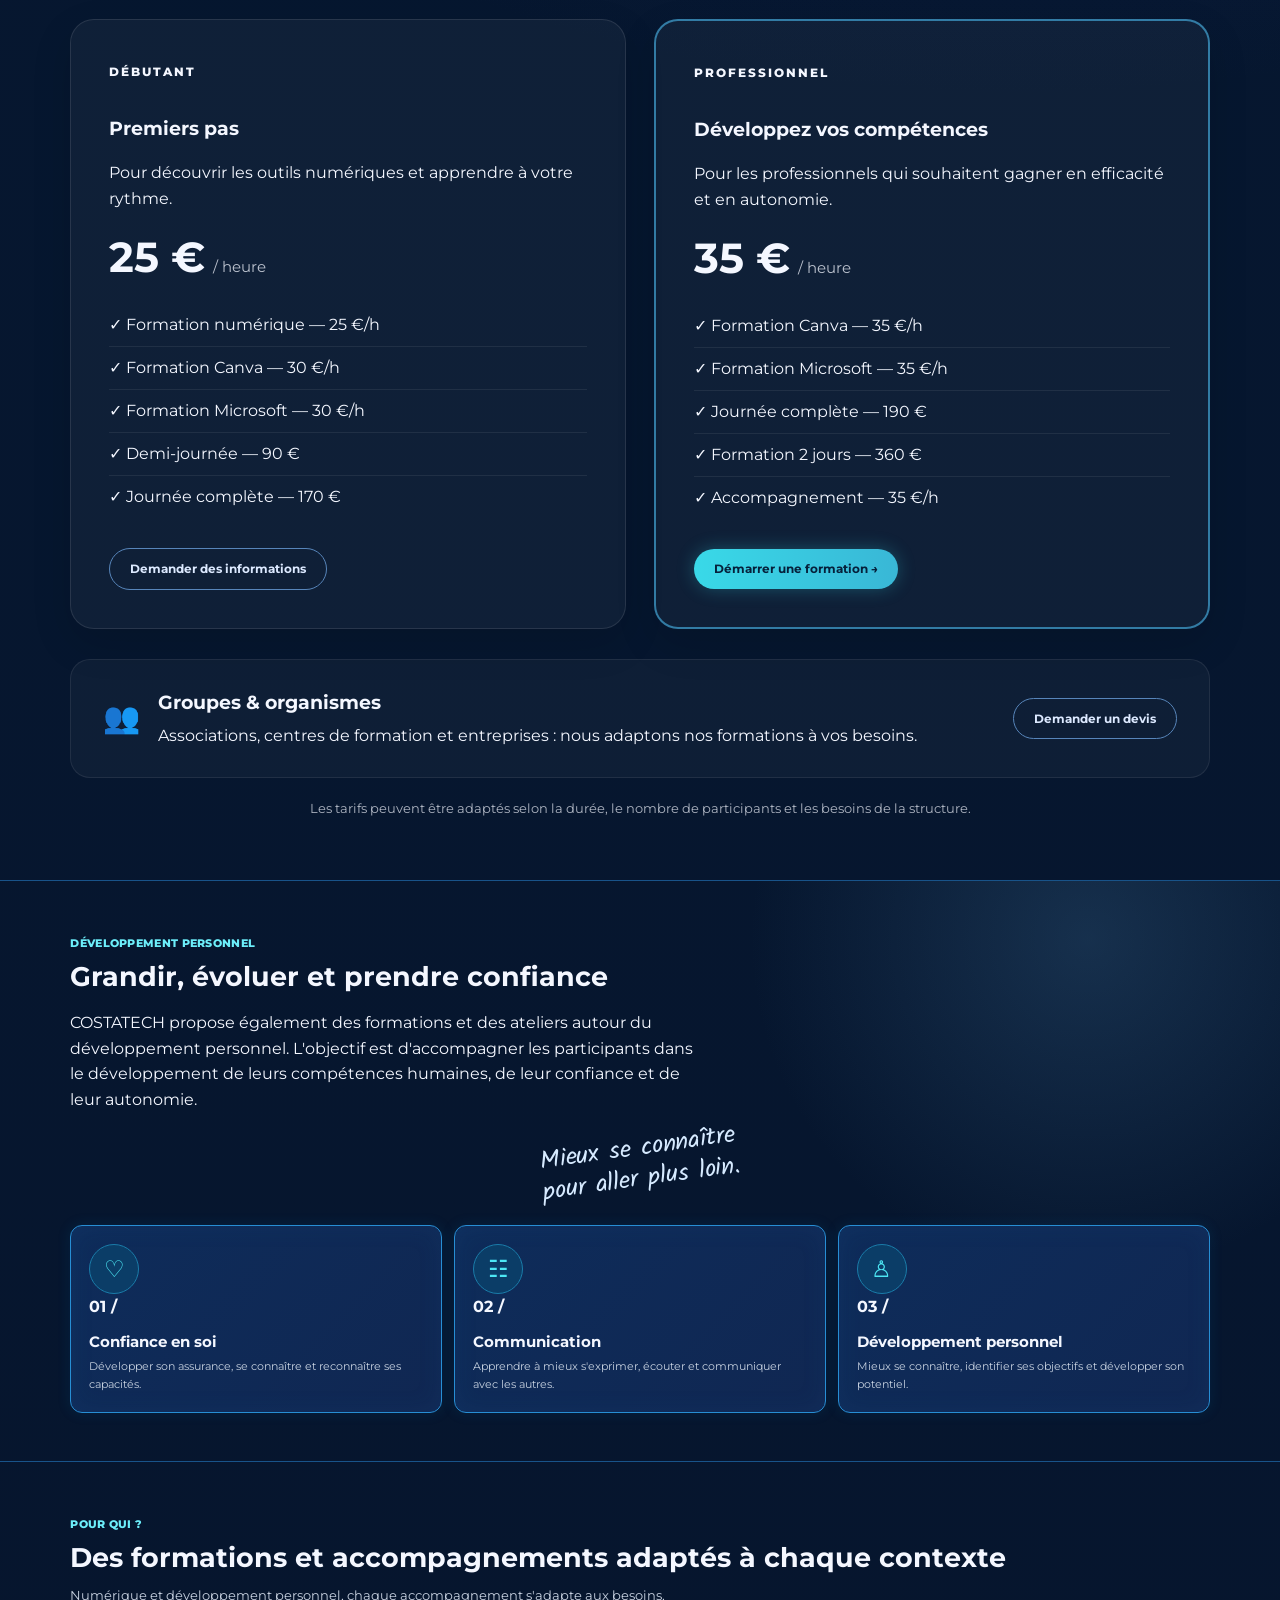
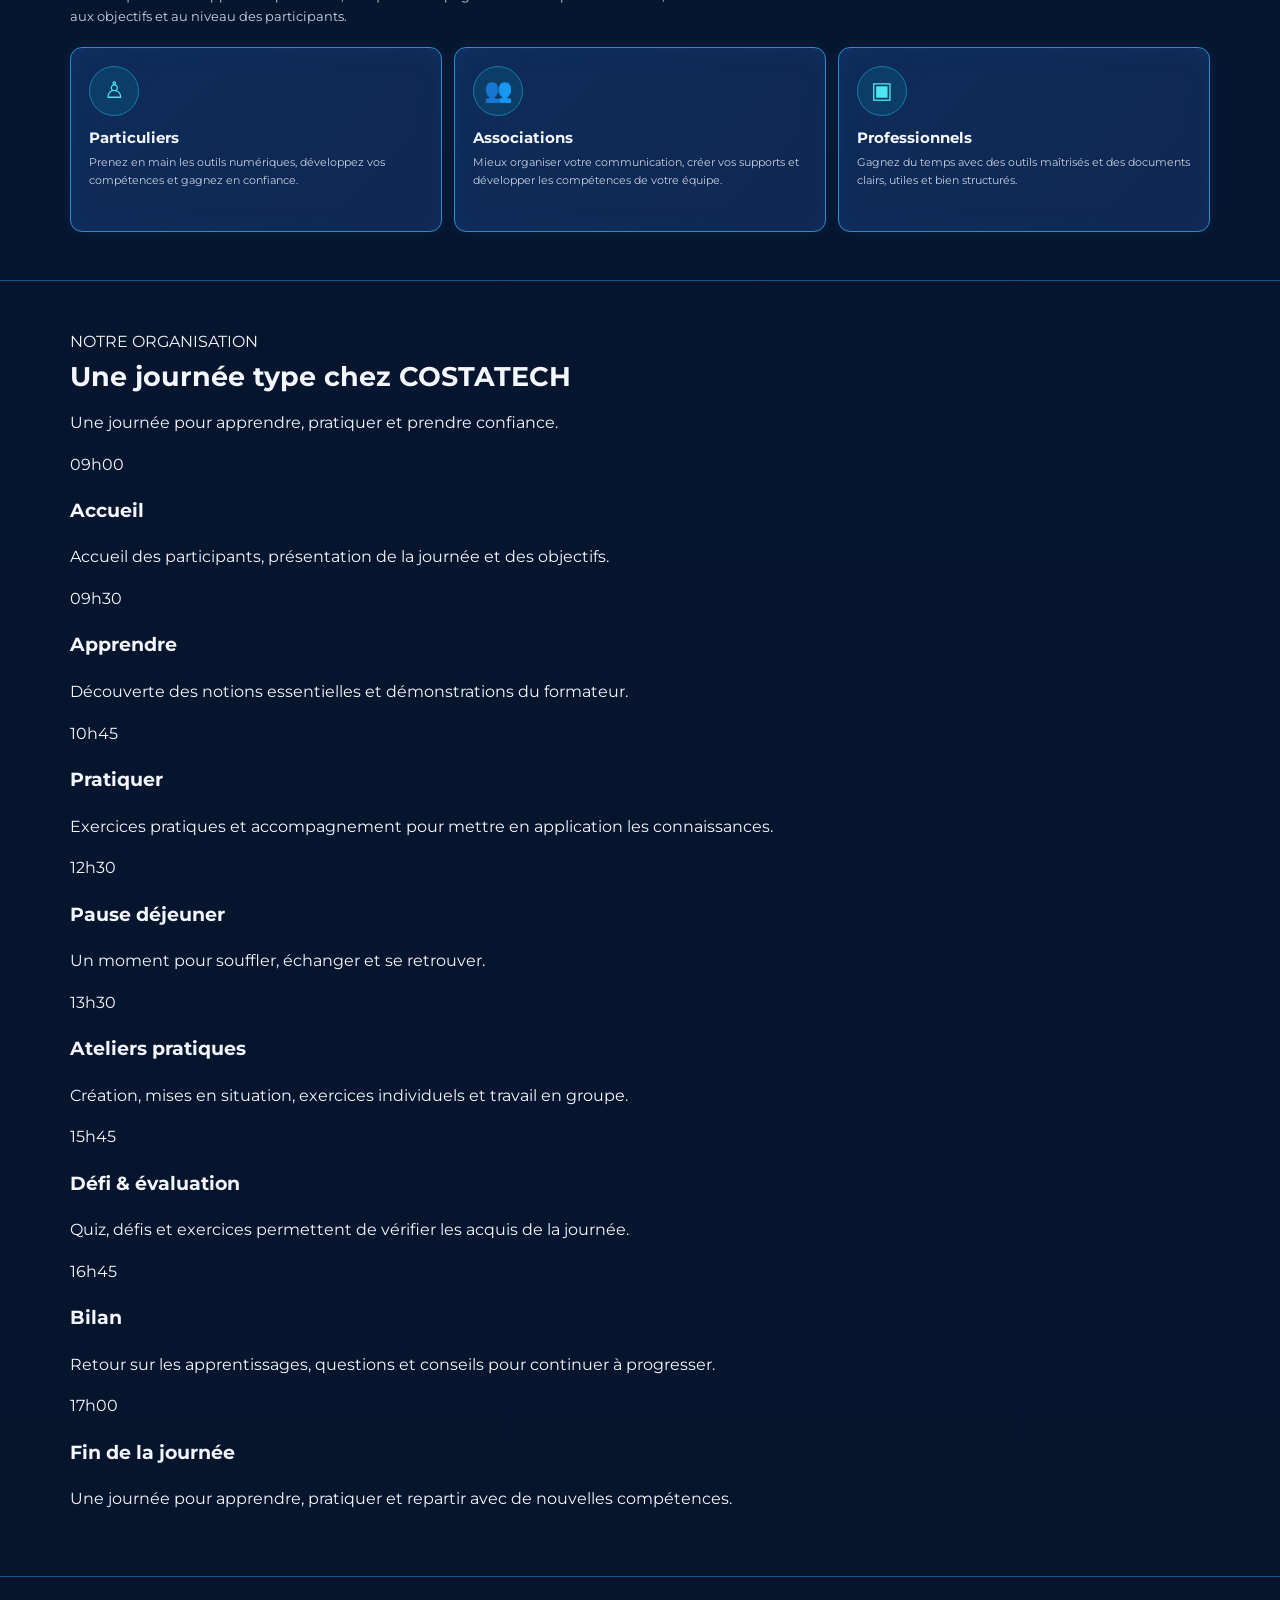
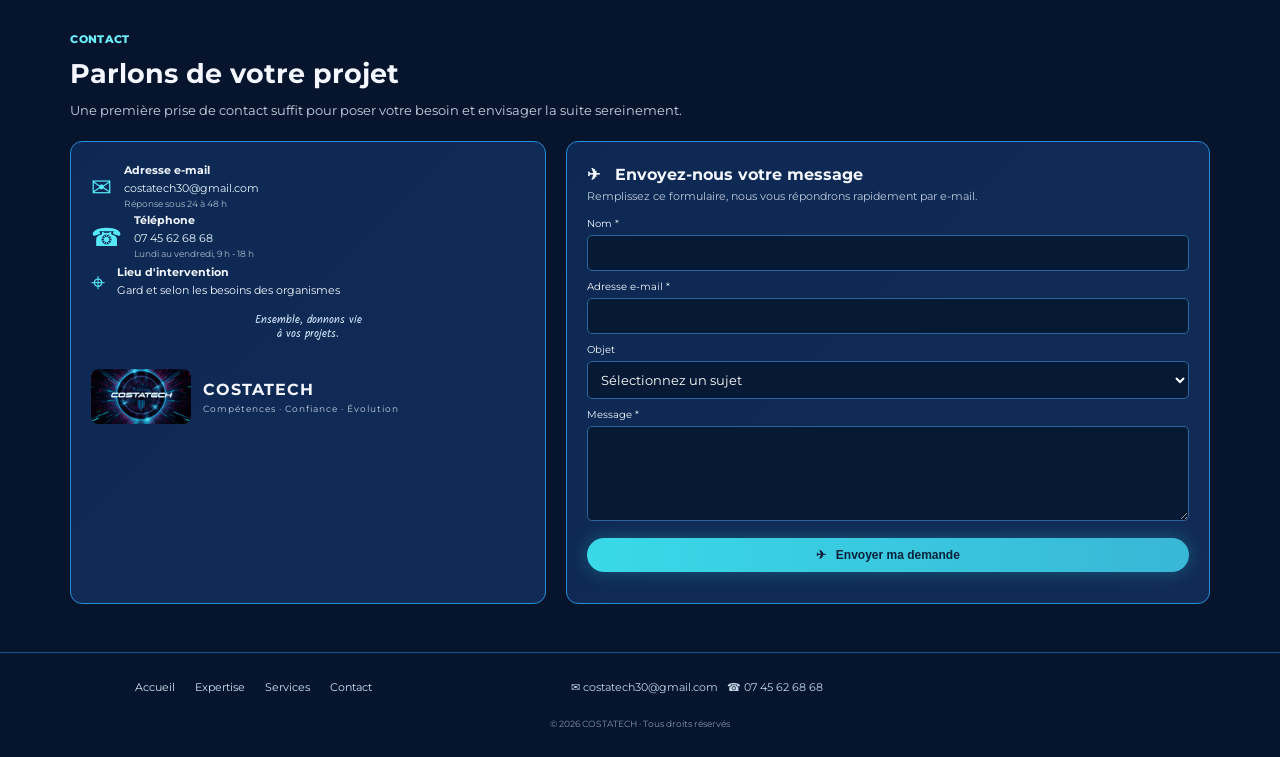
==== commit 6d5980c7: "Update index.html" ====
--- a/index.html
+++ b/index.html
@@ -173,6 +173,67 @@
         <article class="card"><i>▣</i><h3>Professionnels</h3><p>Gagnez du temps avec des outils maîtrisés et des documents clairs, utiles et bien structurés.</p></article>
       </div>
     </section>
+<section id="journee-type" class="section">
+  <div class="container">
+    <div class="section-title">
+      <span>NOTRE ORGANISATION</span>
+      <h2>Une journée type chez COSTATECH</h2>
+      <p>Une journée pour apprendre, pratiquer et prendre confiance.</p>
+    </div>
+
+    <div class="journee-grid">
+
+      <div class="journee-card">
+        <div class="journee-heure">09h00</div>
+        <h3>Accueil</h3>
+        <p>Accueil des participants, présentation de la journée et des objectifs.</p>
+      </div>
+
+      <div class="journee-card">
+        <div class="journee-heure">09h30</div>
+        <h3>Apprendre</h3>
+        <p>Découverte des notions essentielles et démonstrations du formateur.</p>
+      </div>
+
+      <div class="journee-card">
+        <div class="journee-heure">10h45</div>
+        <h3>Pratiquer</h3>
+        <p>Exercices pratiques et accompagnement pour mettre en application les connaissances.</p>
+      </div>
+
+      <div class="journee-card">
+        <div class="journee-heure">12h30</div>
+        <h3>Pause déjeuner</h3>
+        <p>Un moment pour souffler, échanger et se retrouver.</p>
+      </div>
+
+      <div class="journee-card">
+        <div class="journee-heure">13h30</div>
+        <h3>Ateliers pratiques</h3>
+        <p>Création, mises en situation, exercices individuels et travail en groupe.</p>
+      </div>
+
+      <div class="journee-card">
+        <div class="journee-heure">15h45</div>
+        <h3>Défi & évaluation</h3>
+        <p>Quiz, défis et exercices permettent de vérifier les acquis de la journée.</p>
+      </div>
+
+      <div class="journee-card">
+        <div class="journee-heure">16h45</div>
+        <h3>Bilan</h3>
+        <p>Retour sur les apprentissages, questions et conseils pour continuer à progresser.</p>
+      </div>
+
+      <div class="journee-card">
+        <div class="journee-heure">17h00</div>
+        <h3>Fin de la journée</h3>
+        <p>Une journée pour apprendre, pratiquer et repartir avec de nouvelles compétences.</p>
+      </div>
+
+    </div>
+  </div>
+</section>
 
     <section id="contact" class="section contact">
       <span class="eyebrow">CONTACT</span>
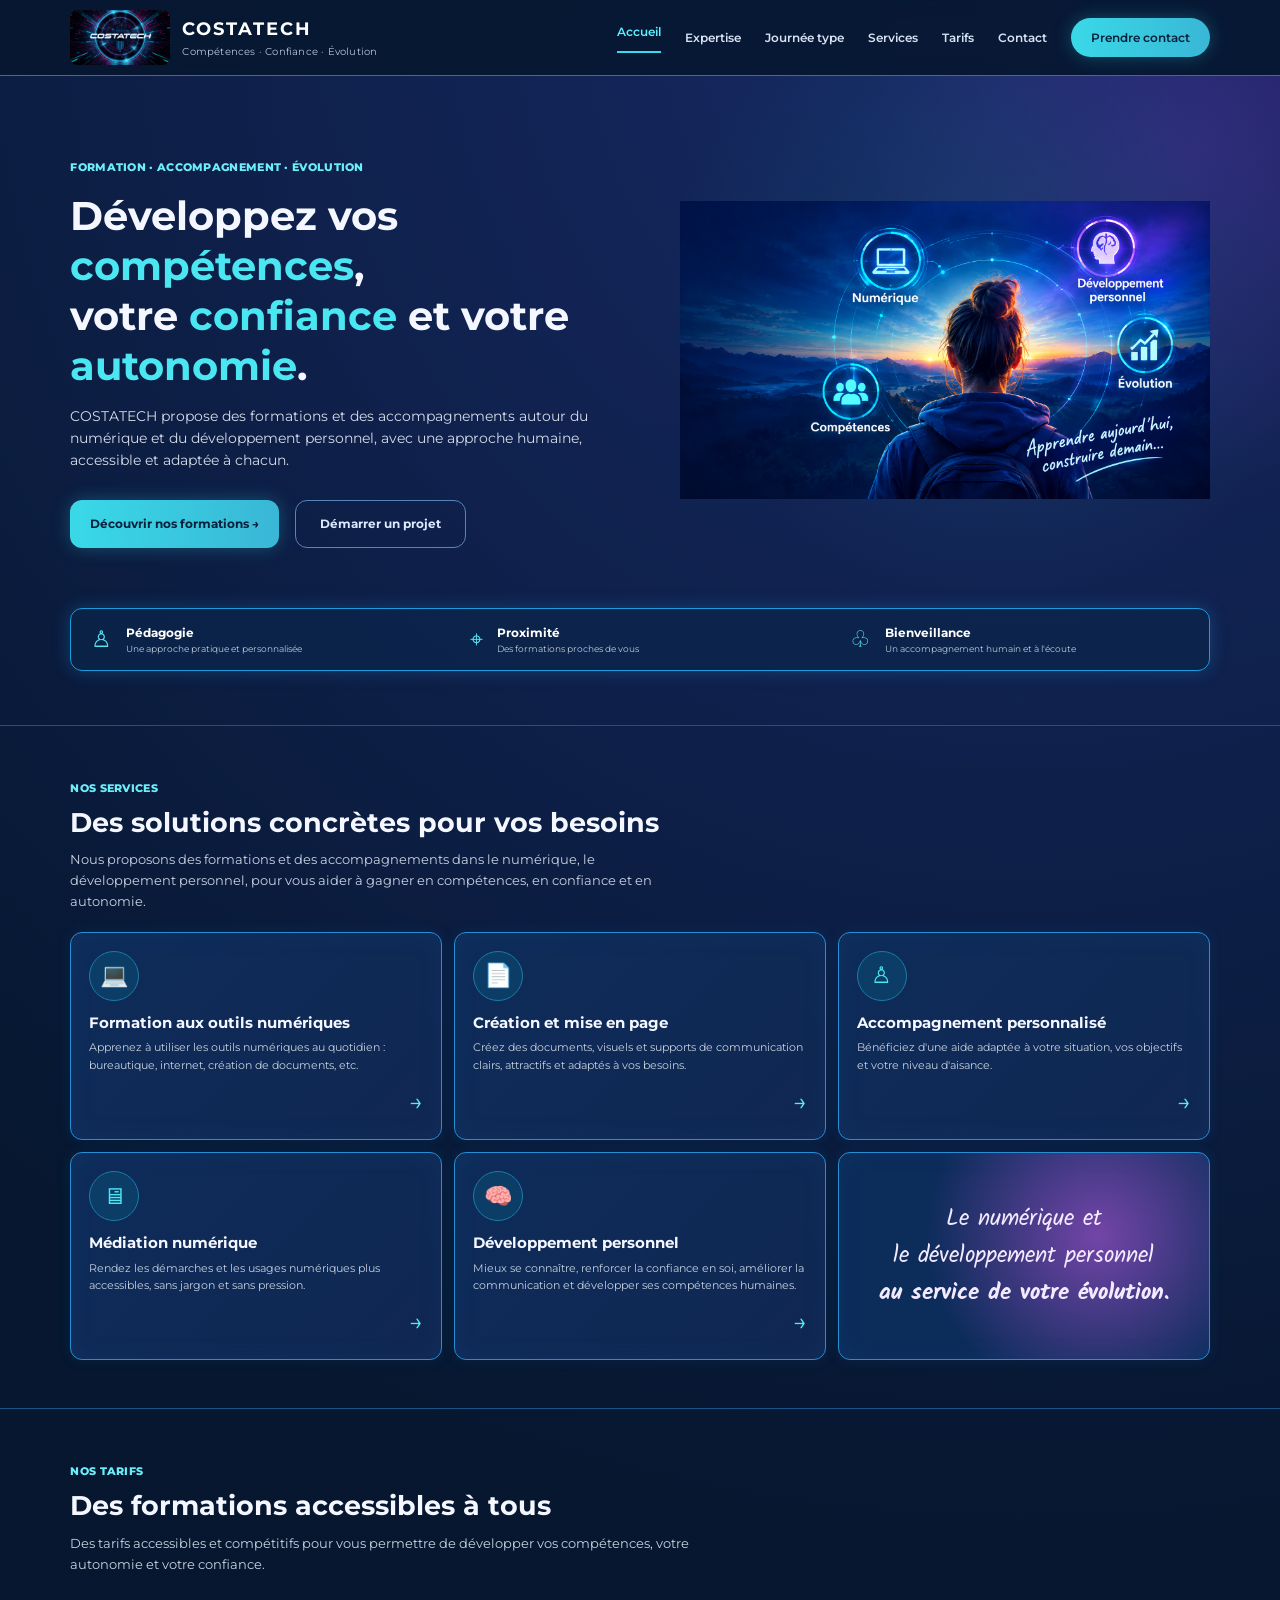
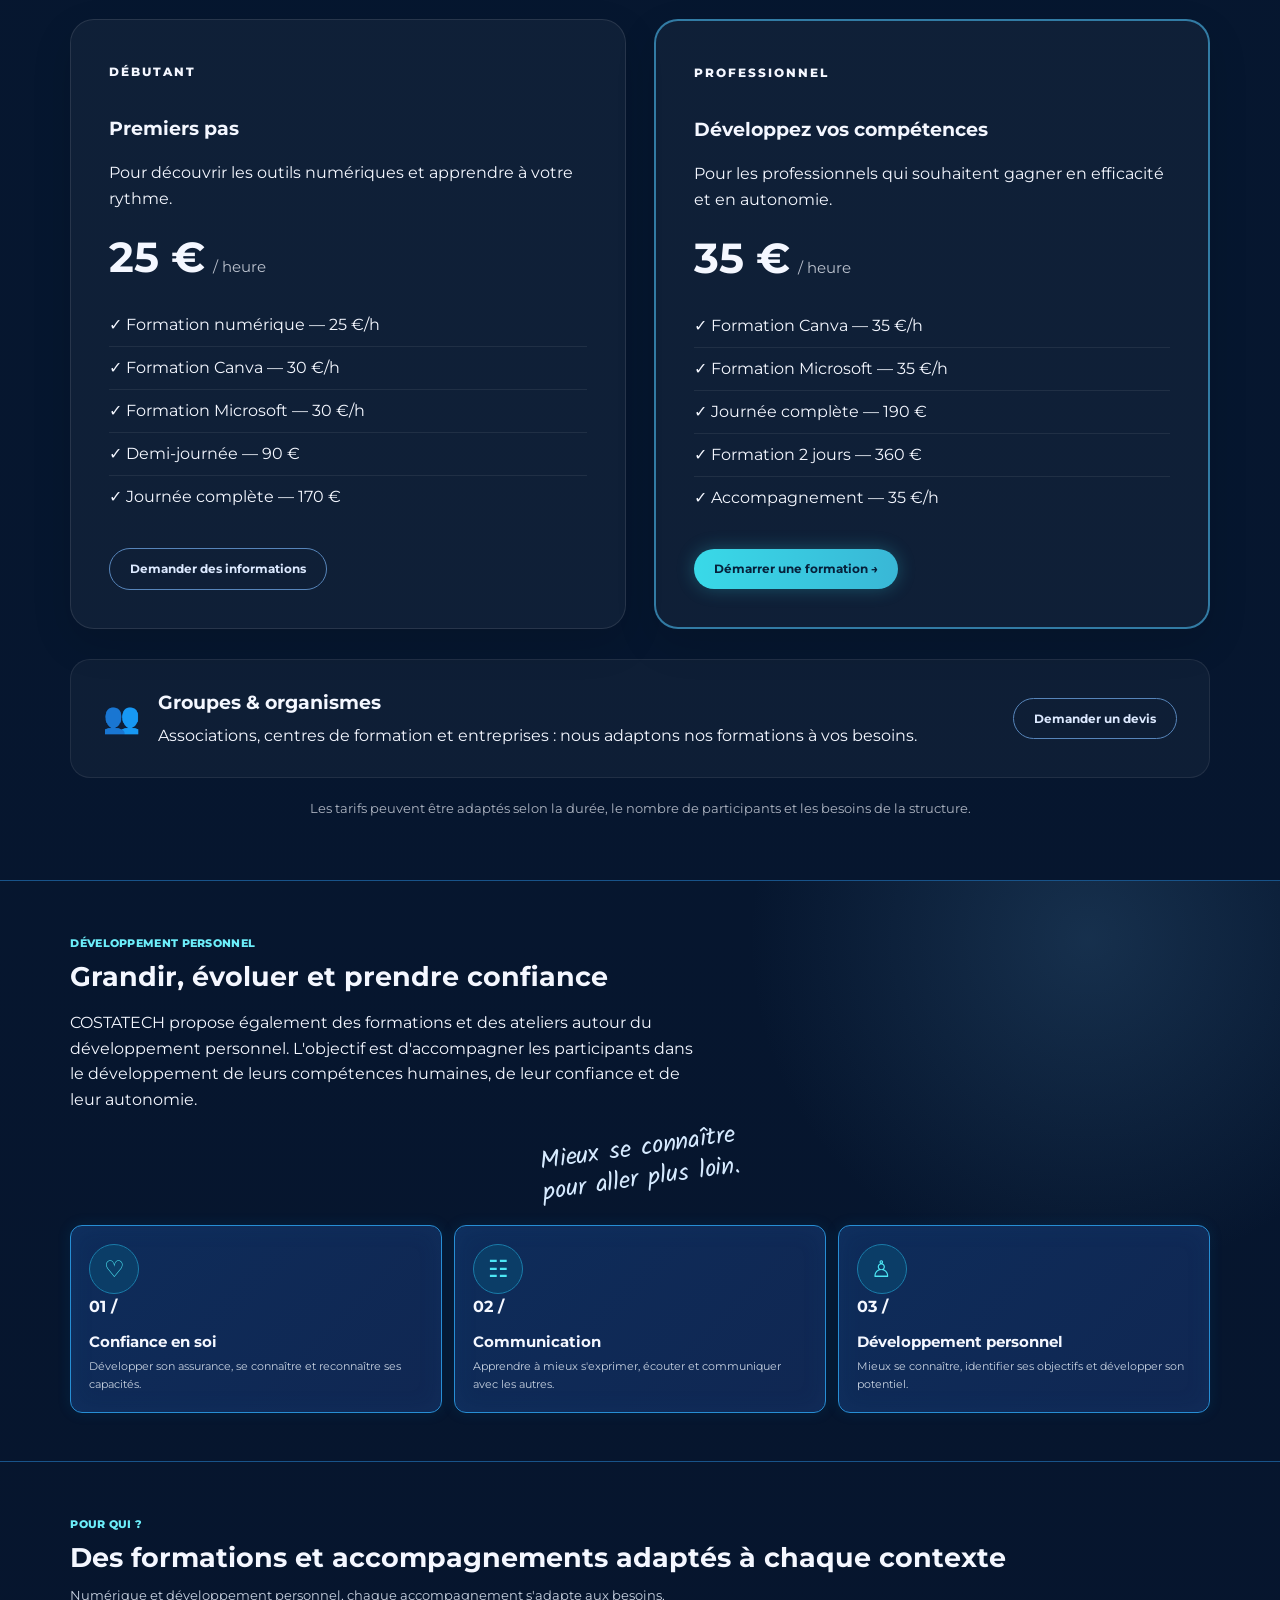
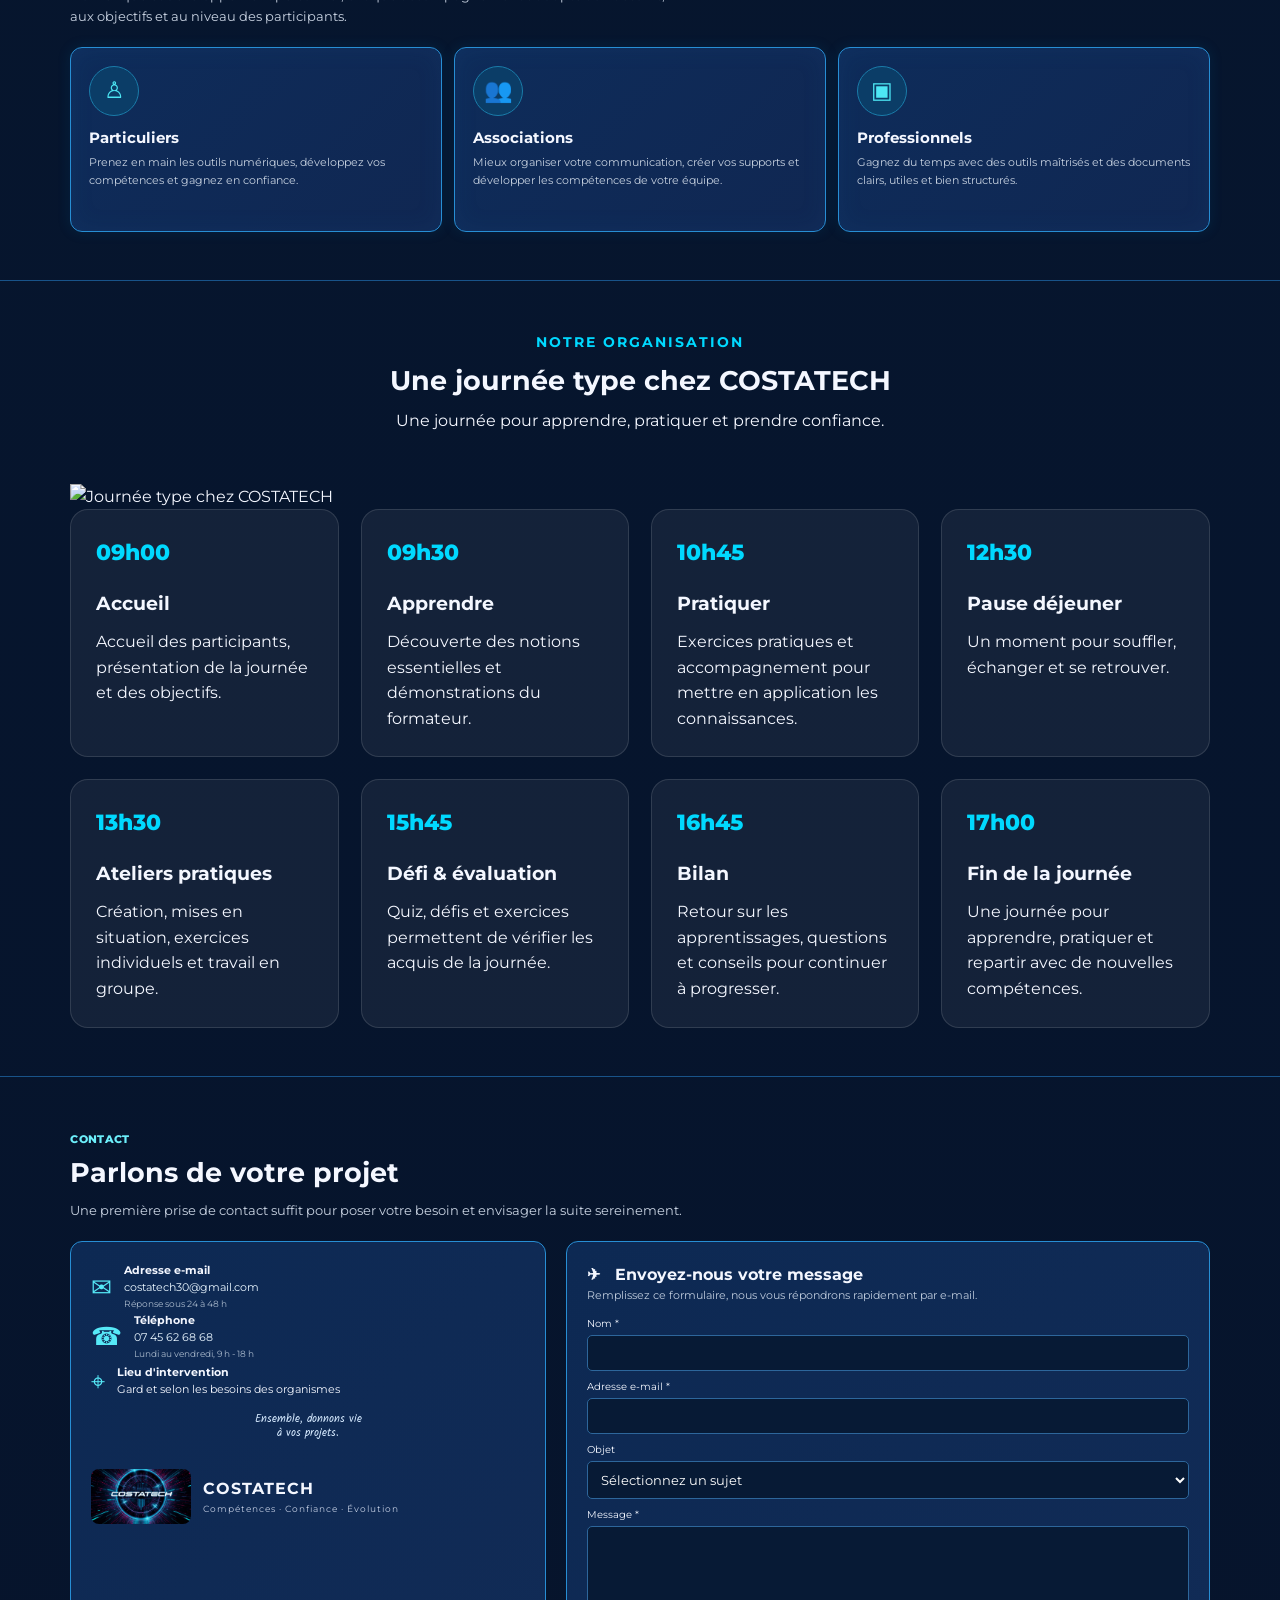
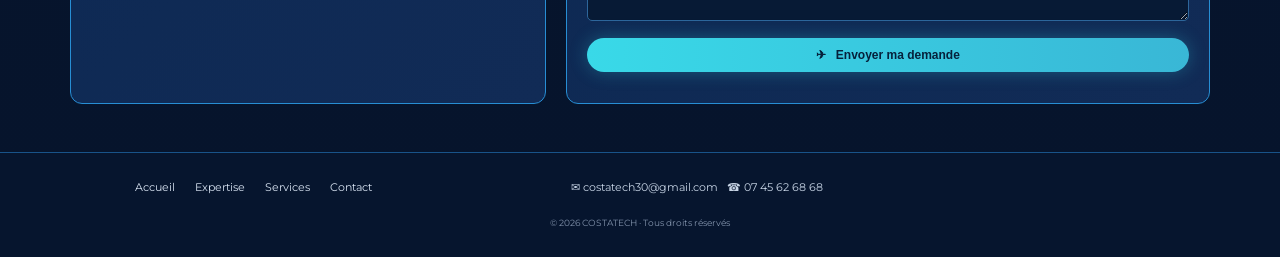
==== commit 46fcabe9: "Update index.html" ====
--- a/index.html
+++ b/index.html
@@ -180,7 +180,9 @@
       <h2>Une journée type chez COSTATECH</h2>
       <p>Une journée pour apprendre, pratiquer et prendre confiance.</p>
     </div>
-
+<div class="journee-image">
+  <img src="journee-type-costatech.png" alt="Journée type chez COSTATECH">
+</div>
     <div class="journee-grid">
 
       <div class="journee-card">
--- a/style.css
+++ b/style.css
@@ -273,3 +273,83 @@
     width: 100%;
   }
 }
+/* ================================
+   JOURNÉE TYPE COSTATECH
+================================ */
+
+#journee-type {
+  position: relative;
+}
+
+#journee-type .section-title {
+  text-align: center;
+  margin-bottom: 50px;
+}
+
+#journee-type .section-title span {
+  color: #00d9ff;
+  font-weight: 700;
+  letter-spacing: 2px;
+  font-size: 14px;
+}
+
+#journee-type .section-title h2 {
+  margin: 10px 0;
+}
+
+#journee-type .section-title p {
+  margin: 0 auto;
+  max-width: 650px;
+}
+
+.journee-grid {
+  display: grid;
+  grid-template-columns: repeat(4, 1fr);
+  gap: 22px;
+}
+
+.journee-card {
+  padding: 25px;
+  border-radius: 18px;
+  background: rgba(255, 255, 255, 0.06);
+  border: 1px solid rgba(255, 255, 255, 0.12);
+  transition: transform 0.3s ease, border-color 0.3s ease;
+}
+
+.journee-card:hover {
+  transform: translateY(-5px);
+  border-color: #00d9ff;
+}
+
+.journee-heure {
+  font-size: 22px;
+  font-weight: 800;
+  color: #00d9ff;
+  margin-bottom: 12px;
+}
+
+.journee-card h3 {
+  margin-bottom: 10px;
+}
+
+.journee-card p {
+  margin: 0;
+  line-height: 1.6;
+}
+
+/* Téléphone et tablette */
+@media (max-width: 900px) {
+  .journee-grid {
+    grid-template-columns: repeat(2, 1fr);
+  }
+}
+
+@media (max-width: 600px) {
+  .journee-grid {
+    grid-template-columns: 1fr;
+  }
+
+  .journee-card {
+    padding: 20px;
+  }
+}
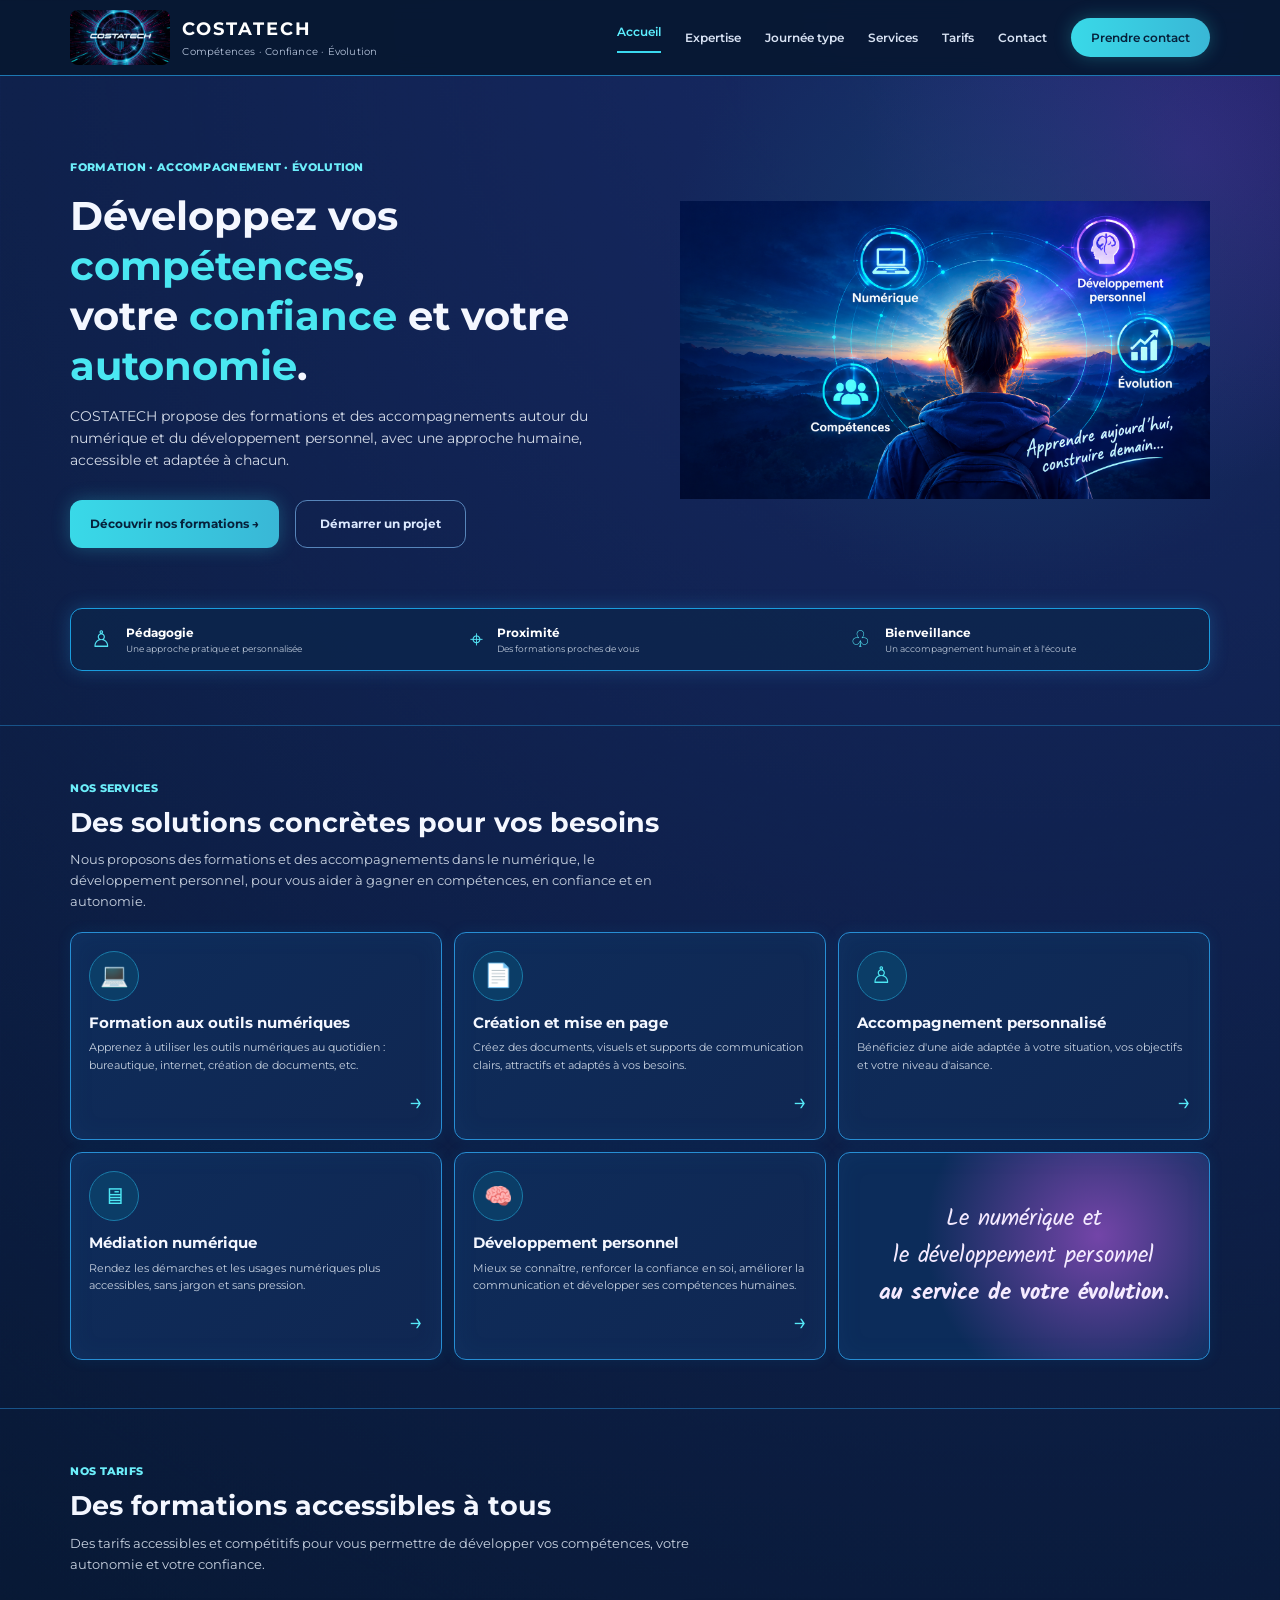
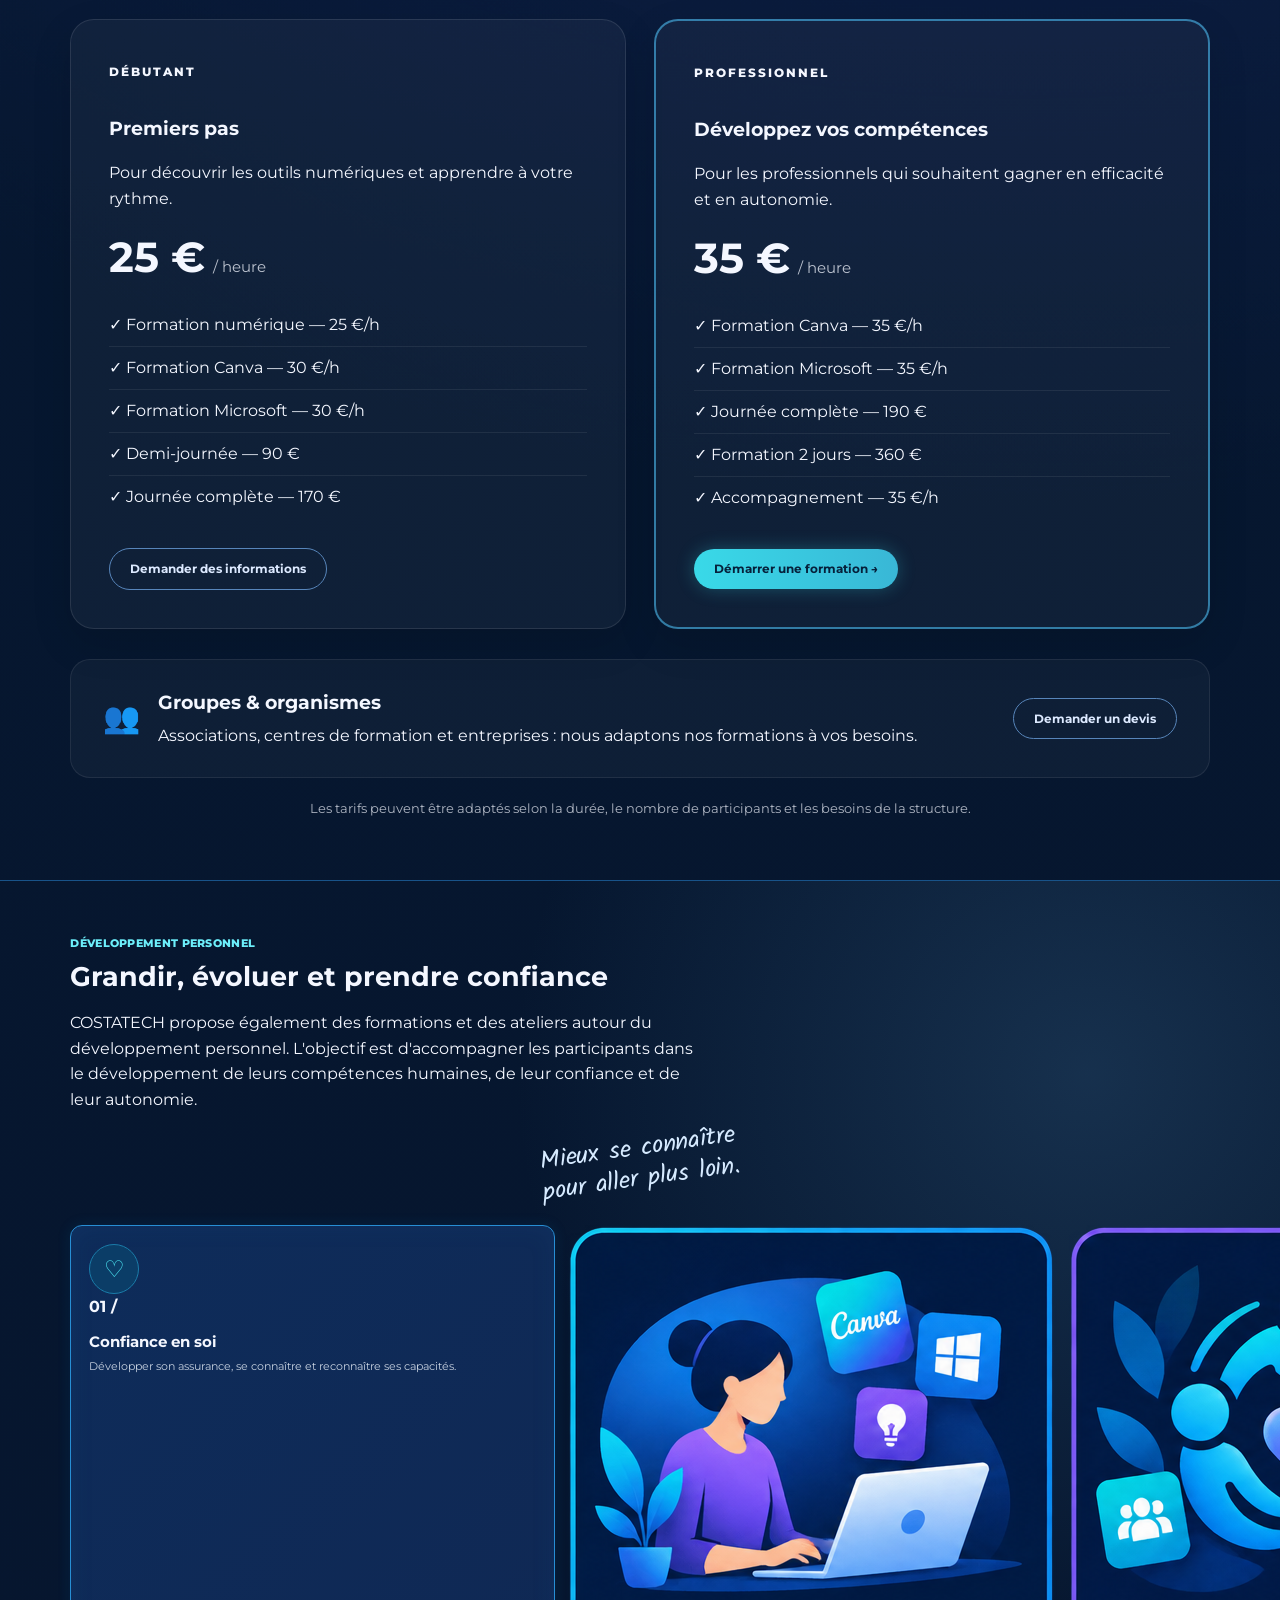
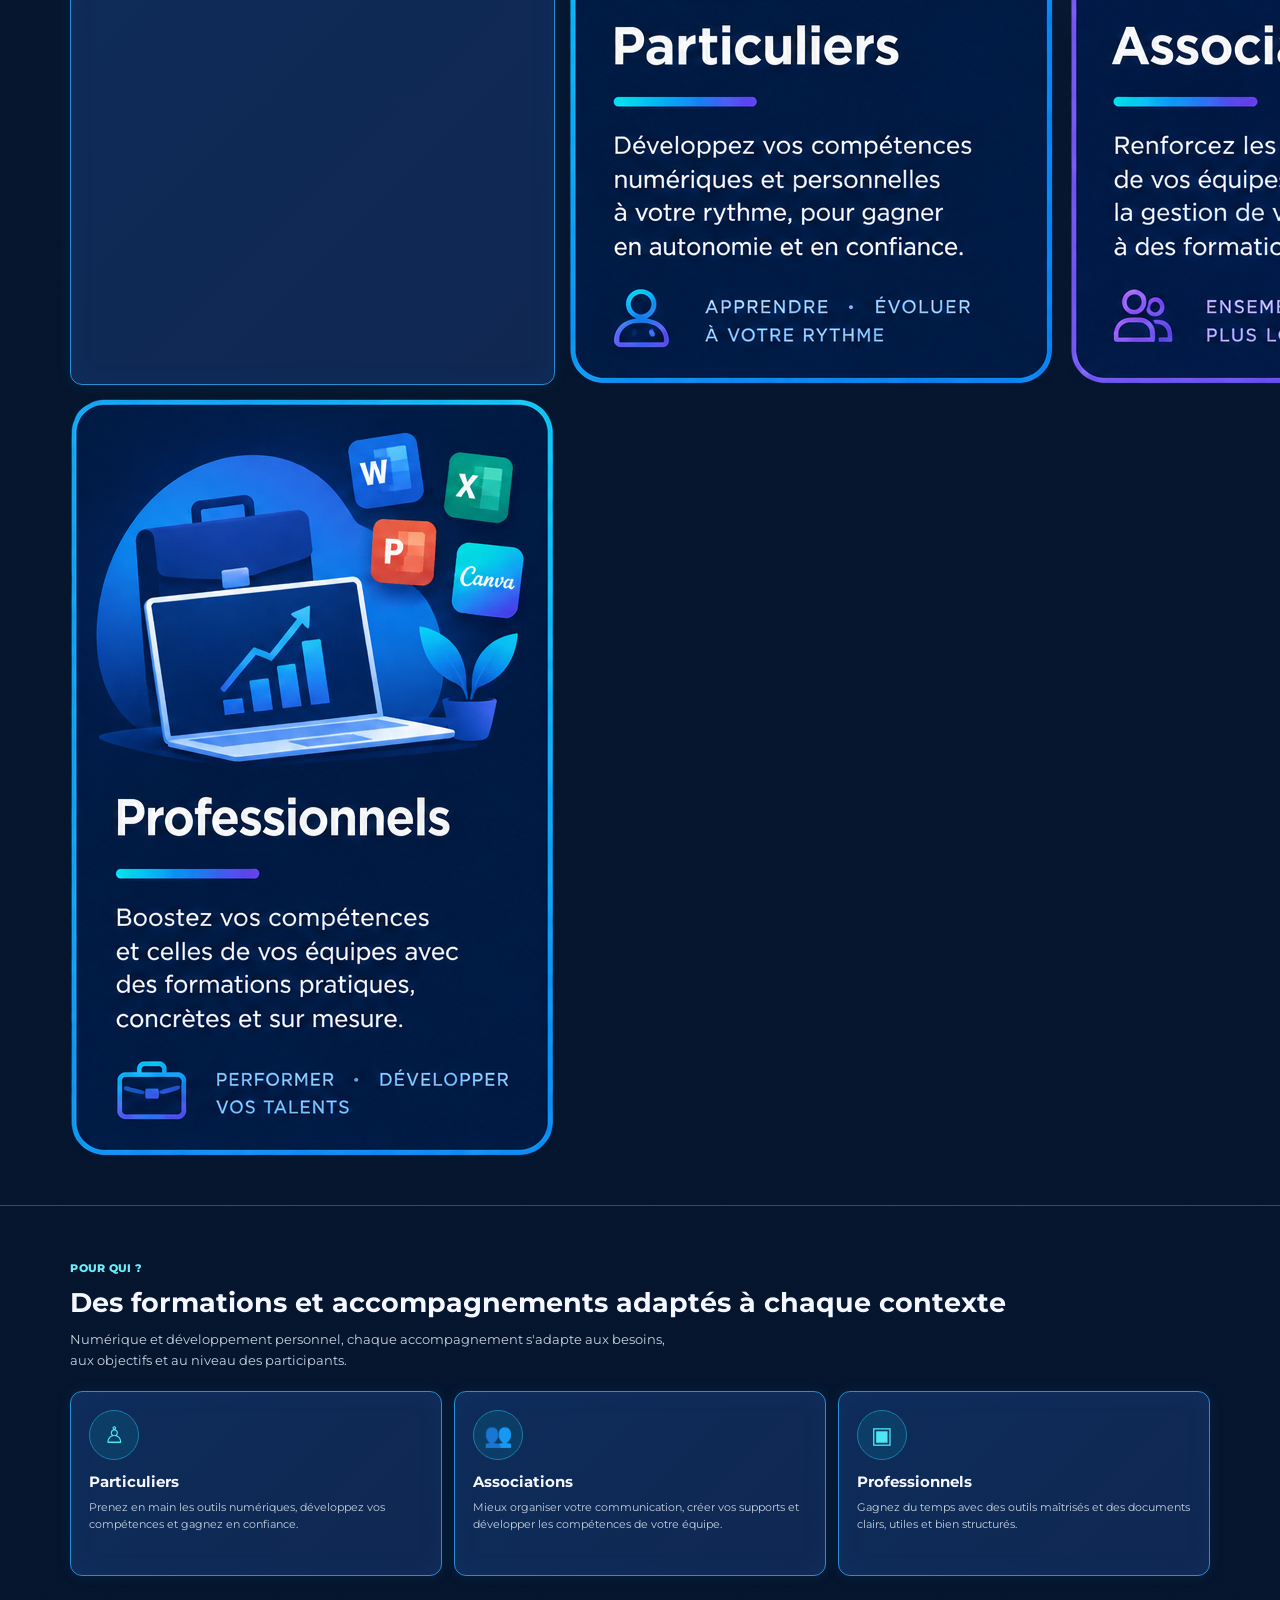
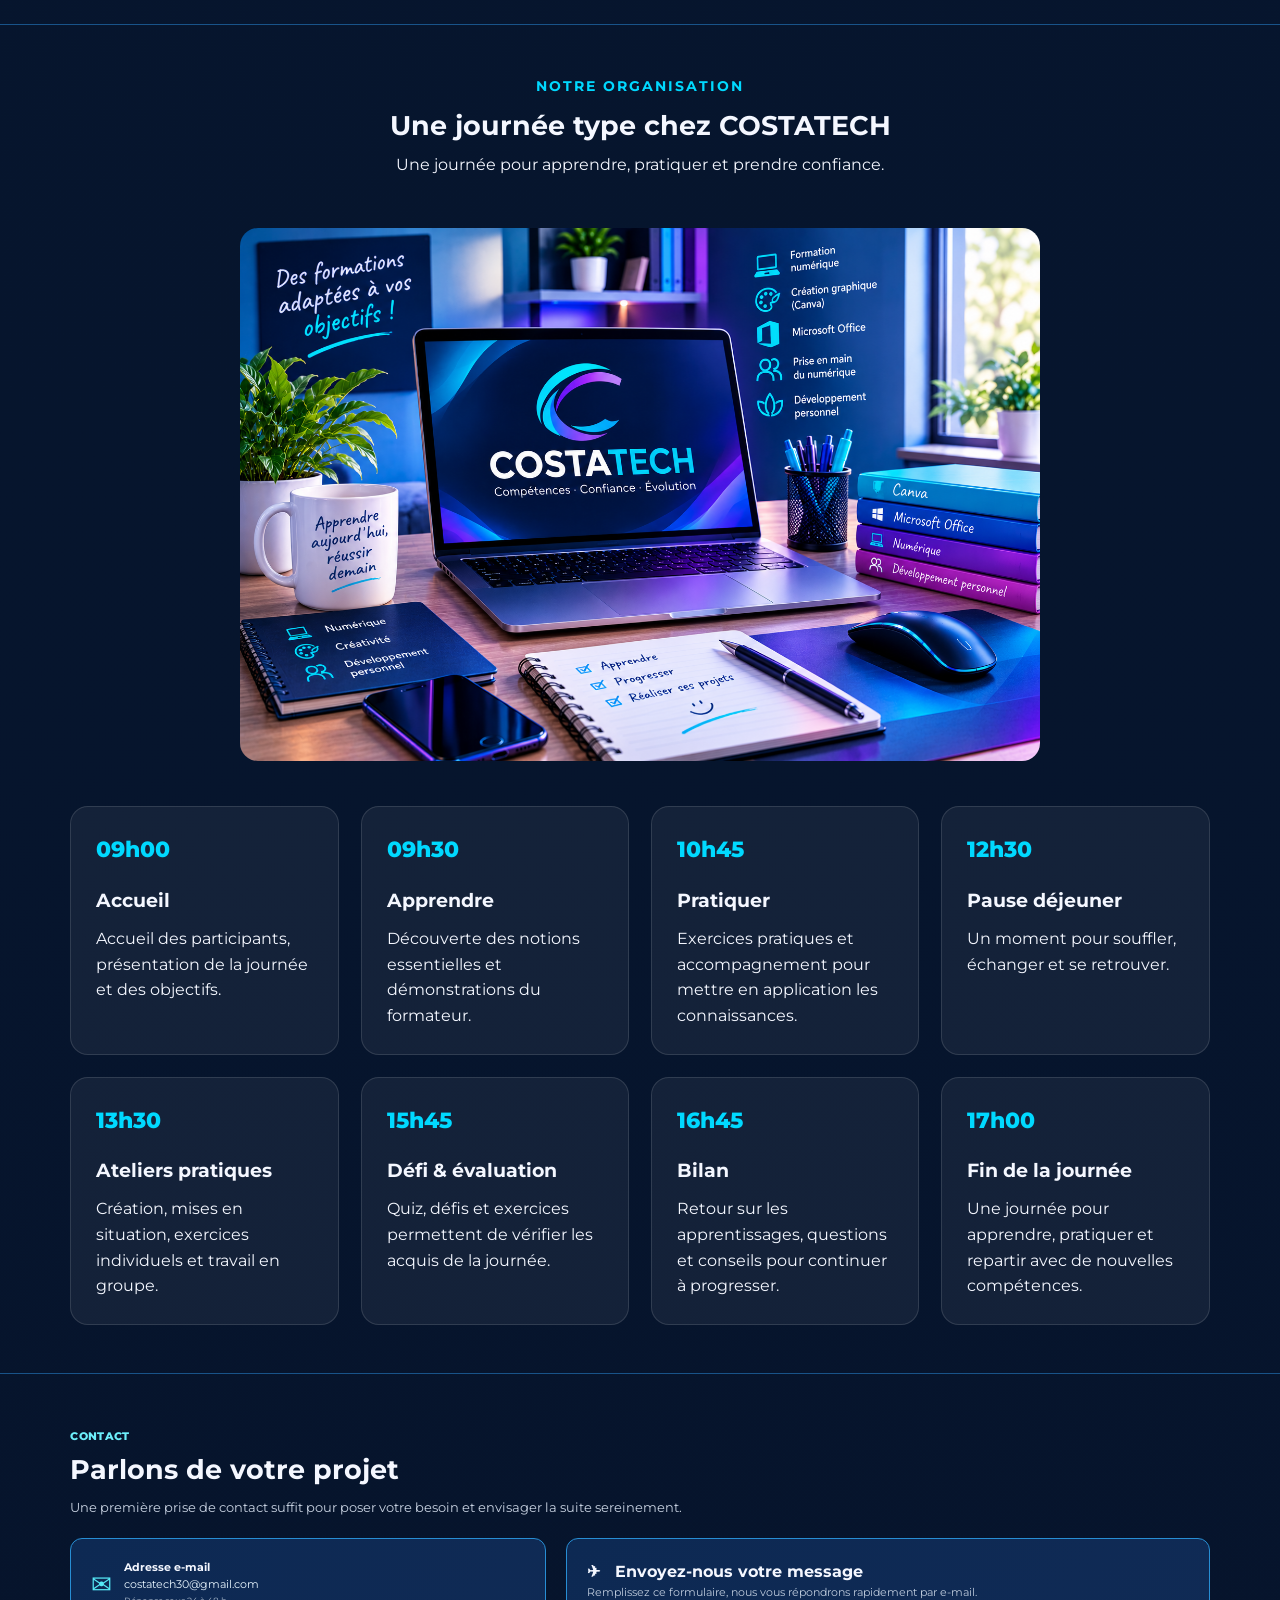
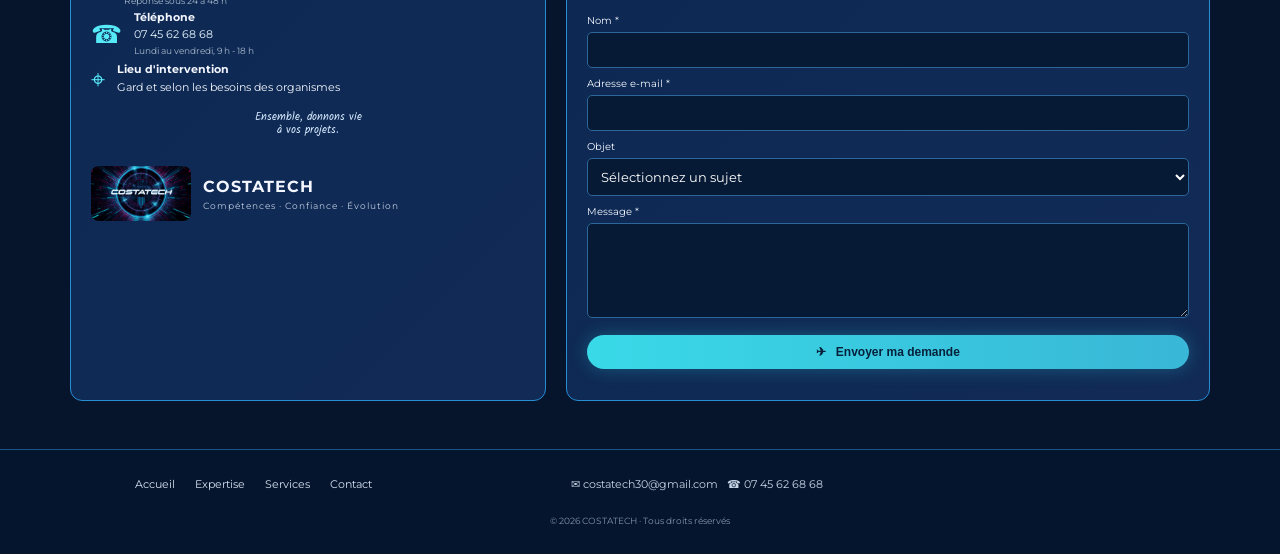
==== commit 13766207: "Update index.html" ====
--- a/index.html
+++ b/index.html
@@ -158,9 +158,9 @@
       <p class="handwriting note">Mieux se connaître<br>pour aller plus loin.</p>
       <div class="grid three">
         <article class="card"><i>♡</i><b>01 /</b><h3>Confiance en soi</h3><p>Développer son assurance, se connaître et reconnaître ses capacités.</p></article>
-        <article class="card"><i>☷</i><b>02 /</b><h3>Communication</h3><p>Apprendre à mieux s'exprimer, écouter et communiquer avec les autres.</p></article>
-        <article class="card"><i>♙</i><b>03 /</b><h3>Développement personnel</h3><p>Mieux se connaître, identifier ses objectifs et développer son potentiel.</p></article>
-      </div>
+       <img src="particuliers-costatech.png" alt="Particuliers">
+       <img src="associations-costatech.png" alt="Associations">
+       <img src="professionnels-costatech.png" alt="Professionnels">
     </section>
 
     <section class="section">
--- a/style.css
+++ b/style.css
@@ -353,3 +353,145 @@
     padding: 20px;
   }
 }
+.journee-image {
+  max-width: 800px;
+  margin: 0 auto 45px;
+  text-align: center;
+}
+
+.journee-image img {
+  width: 100%;
+  max-width: 800px;
+  height: auto;
+  display: block;
+  margin: 0 auto;
+  border-radius: 18px;
+}
+
+@media (max-width: 600px) {
+  .journee-image {
+    margin-bottom: 30px;
+  }
+
+  .journee-image img {
+    border-radius: 14px;
+  }
+}
+/* ================================
+   VERSION MOBILE – EN-TÊTE
+================================ */
+
+@media (max-width: 600px) {
+
+  .header {
+    height: 64px;
+    padding: 8px 4%;
+    align-items: center;
+  }
+
+  .brand {
+    gap: 8px;
+  }
+
+  .header-logo {
+    width: 44px;
+    height: 44px;
+    object-fit: contain;
+    border-radius: 0;
+  }
+
+  .brand strong {
+    font-size: 15px;
+    letter-spacing: 1.5px;
+  }
+
+  .brand small {
+    font-size: 8px;
+  }
+
+  .hero {
+    padding-top: 30px;
+  }
+
+  .hero h1 {
+    font-size: 27px;
+    line-height: 1.2;
+  }
+
+  .hero p {
+    font-size: 13px;
+  }
+
+  .hero-visual {
+    height: 280px;
+  }
+
+  .hero-visual img {
+    max-height: 280px;
+  }
+
+  .values {
+    margin-top: 25px;
+  }
+
+  .values div {
+    padding: 14px 16px;
+    font-size: 20px;
+  }
+
+  .values span {
+    font-size: 11px;
+  }
+
+  .values small {
+    font-size: 8px;
+  }
+}
+@media (max-width: 800px) {
+  .header nav {
+    display: none;
+  }
+}
+/* ================================
+   MENU MOBILE PROPRE
+================================ */
+
+@media (max-width: 800px) {
+
+  .header {
+    height: 64px;
+    padding: 8px 5%;
+    align-items: center;
+  }
+
+  .header nav {
+    display: flex !important;
+    flex-wrap: nowrap !important;
+    gap: 0 !important;
+    margin-left: auto;
+  }
+
+  .header nav a {
+    display: none !important;
+  }
+
+  .header nav .nav-cta {
+    display: inline-flex !important;
+    padding: 9px 14px !important;
+    font-size: 11px;
+    white-space: nowrap;
+  }
+
+  .header-logo {
+    width: 42px;
+    height: 42px;
+  }
+
+  .brand strong {
+    font-size: 15px;
+  }
+
+  .brand small {
+    font-size: 8px;
+  }
+}
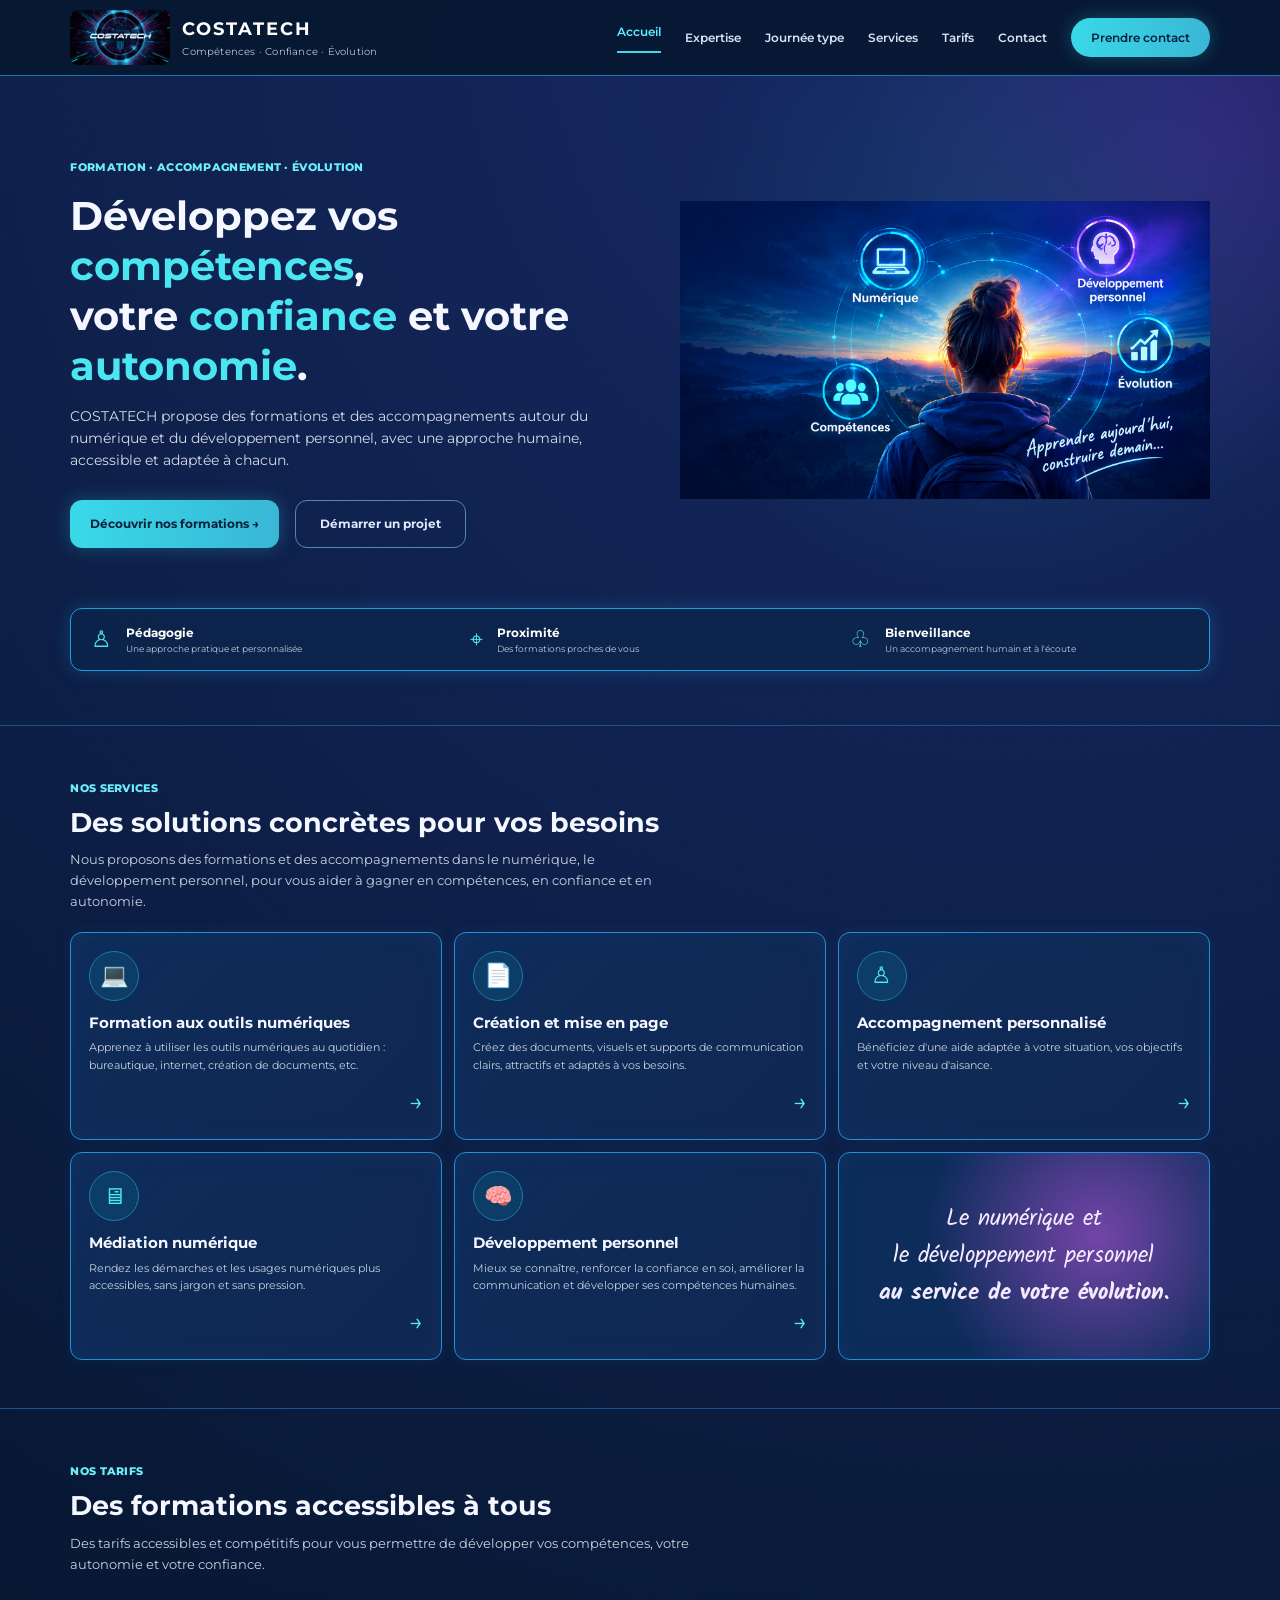
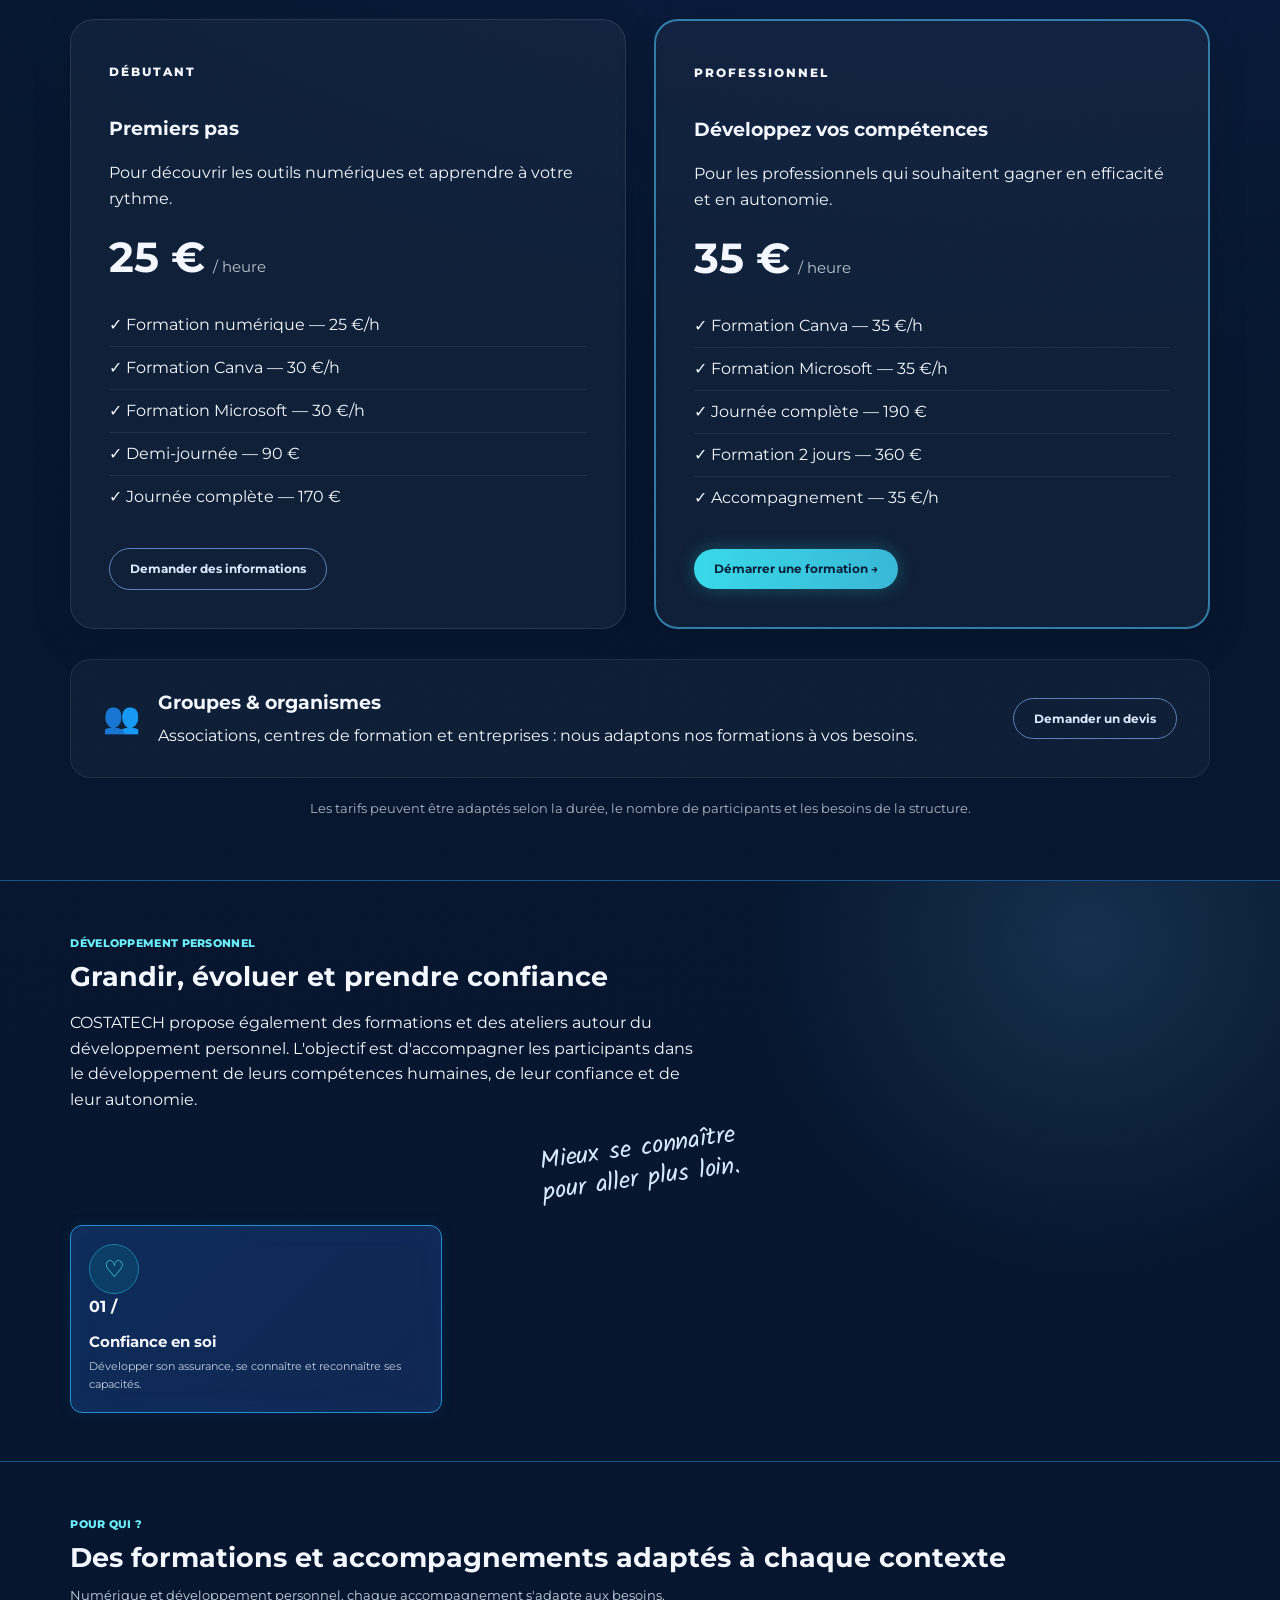
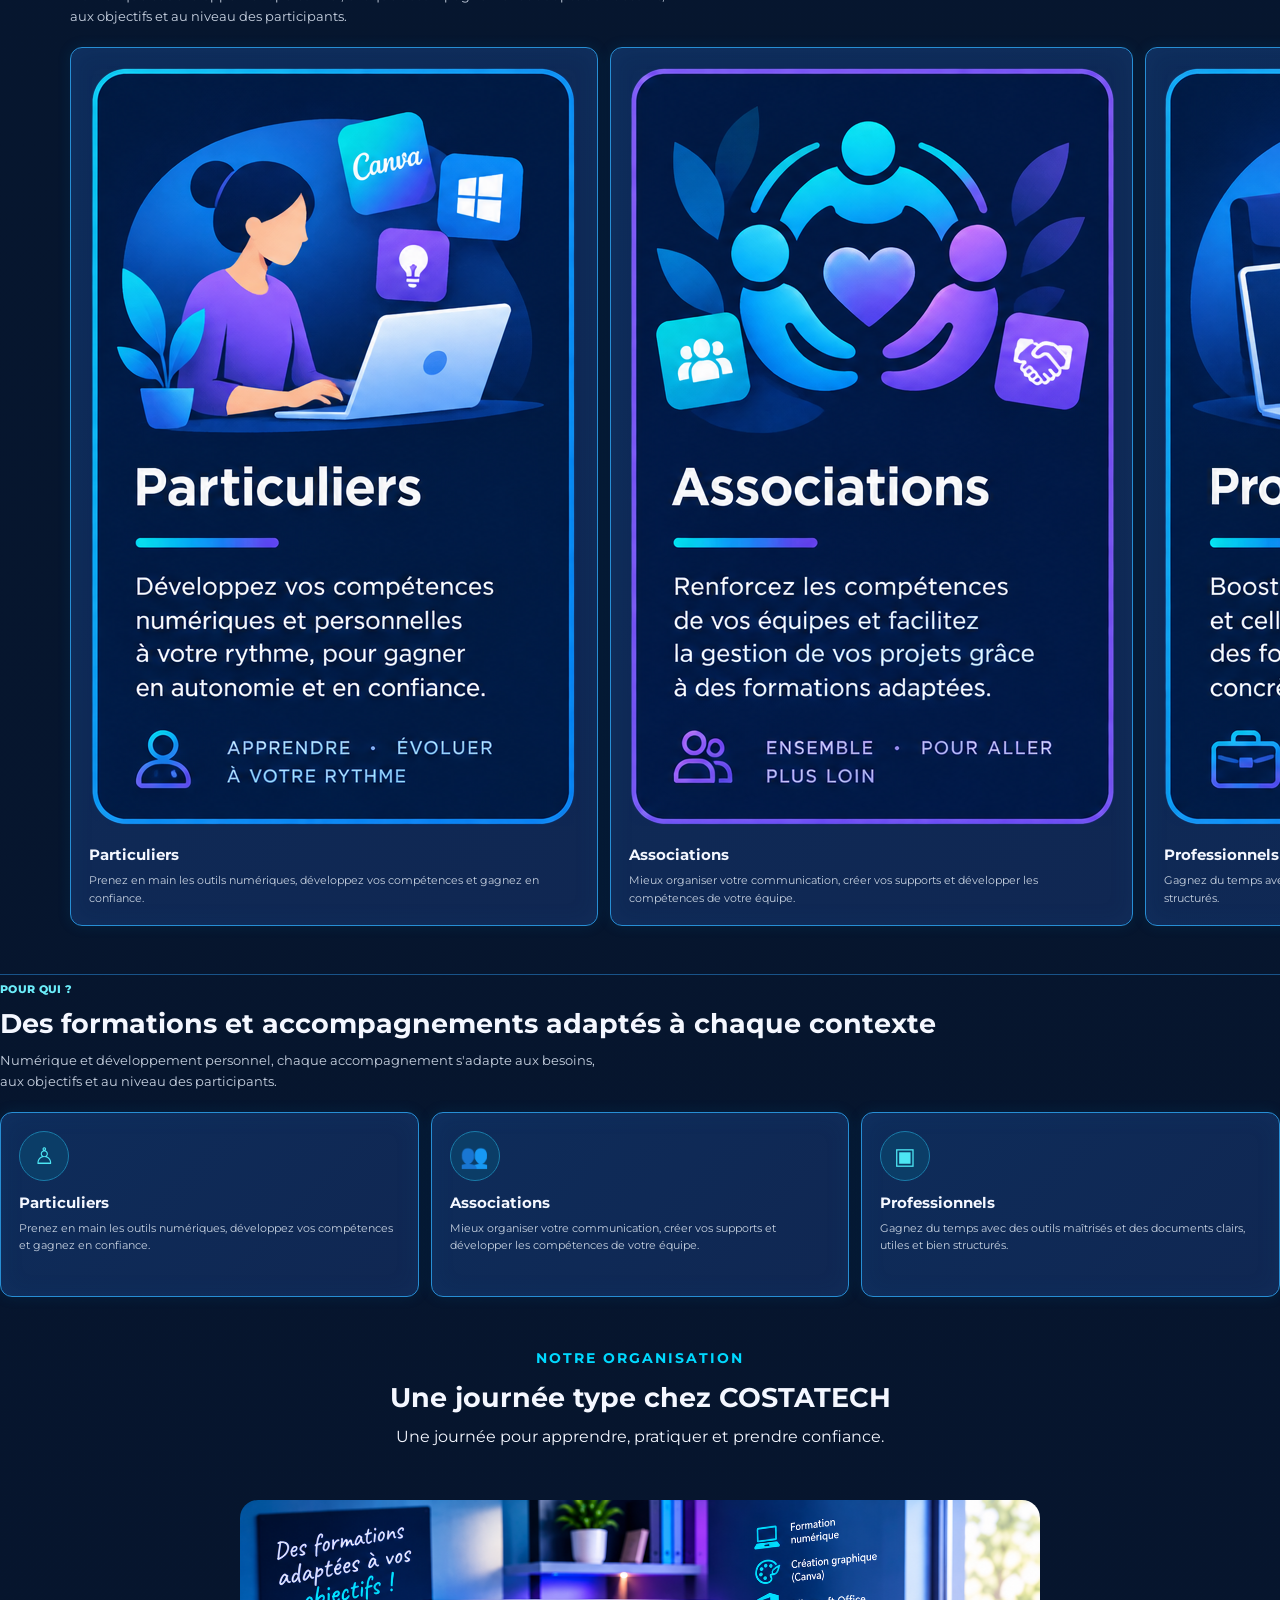
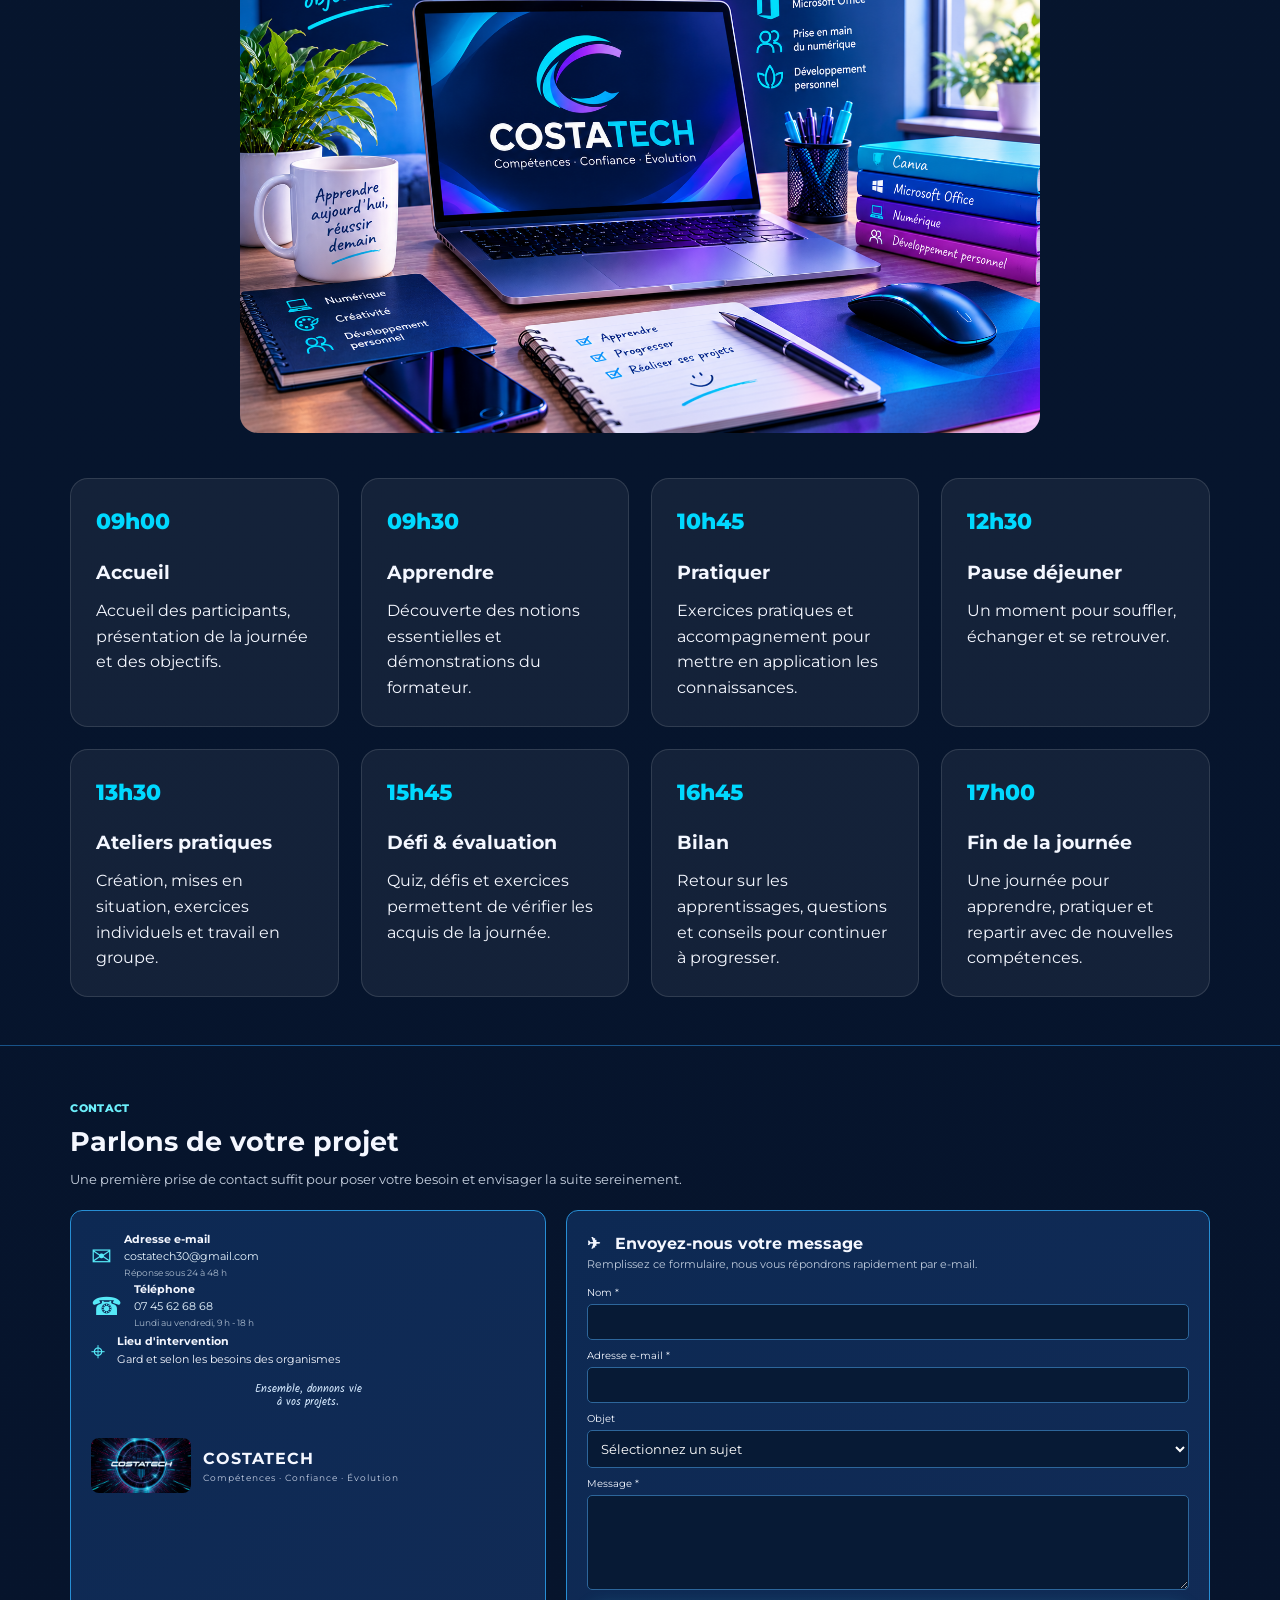
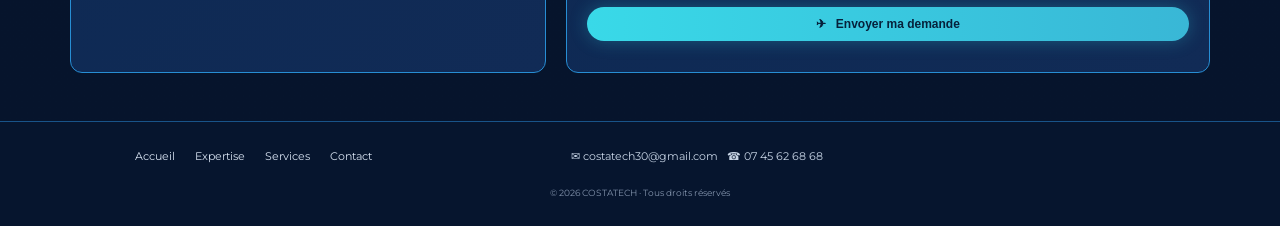
==== commit dff732c3: "Update index.html" ====
--- a/index.html
+++ b/index.html
@@ -150,20 +150,69 @@
   </p>
 </section>
     <section id="expertise" class="section personal">
-      <div class="personal-copy">
-        <span class="eyebrow">DÉVELOPPEMENT PERSONNEL</span>
-        <h2>Grandir, évoluer et prendre confiance</h2>
-        <p>COSTATECH propose également des formations et des ateliers autour du développement personnel. L'objectif est d'accompagner les participants dans le développement de leurs compétences humaines, de leur confiance et de leur autonomie.</p>
-      </div>
-      <p class="handwriting note">Mieux se connaître<br>pour aller plus loin.</p>
-      <div class="grid three">
-        <article class="card"><i>♡</i><b>01 /</b><h3>Confiance en soi</h3><p>Développer son assurance, se connaître et reconnaître ses capacités.</p></article>
-       <img src="particuliers-costatech.png" alt="Particuliers">
-       <img src="associations-costatech.png" alt="Associations">
-       <img src="professionnels-costatech.png" alt="Professionnels">
-    </section>
-
-    <section class="section">
+  <div class="personal-copy">
+    <span class="eyebrow">DÉVELOPPEMENT PERSONNEL</span>
+    <h2>Grandir, évoluer et prendre confiance</h2>
+    <p>
+      COSTATECH propose également des formations et des ateliers autour du développement personnel.
+      L'objectif est d'accompagner les participants dans le développement de leurs compétences humaines,
+      de leur confiance et de leur autonomie.
+    </p>
+  </div>
+
+  <p class="handwriting note">
+    Mieux se connaître<br>
+    pour aller plus loin.
+  </p>
+
+  <div class="grid three">
+    <article class="card">
+      <i>♡</i>
+      <b>01 /</b>
+      <h3>Confiance en soi</h3>
+      <p>
+        Développer son assurance, se connaître et reconnaître ses capacités.
+      </p>
+    </article>
+  </div>
+</section>
+
+<section class="section">
+  <span class="eyebrow">POUR QUI ?</span>
+  <h2>Des formations et accompagnements adaptés à chaque contexte</h2>
+  <p class="intro">
+    Numérique et développement personnel, chaque accompagnement s'adapte aux besoins,
+    aux objectifs et au niveau des participants.
+  </p>
+
+  <div class="grid three">
+
+    <article class="card">
+      <img src="particuliers-costatech.png" alt="Particuliers">
+      <h3>Particuliers</h3>
+      <p>
+        Prenez en main les outils numériques, développez vos compétences et gagnez en confiance.
+      </p>
+    </article>
+
+    <article class="card">
+      <img src="associations-costatech.png" alt="Associations">
+      <h3>Associations</h3>
+      <p>
+        Mieux organiser votre communication, créer vos supports et développer les compétences de votre équipe.
+      </p>
+    </article>
+
+    <article class="card">
+      <img src="professionnels-costatech.png" alt="Professionnels">
+      <h3>Professionnels</h3>
+      <p>
+        Gagnez du temps avec des outils maîtrisés et des documents clairs, utiles et bien structurés.
+      </p>
+    </article>
+
+  </div>
+</section>
       <span class="eyebrow">POUR QUI ?</span>
       <h2>Des formations et accompagnements adaptés à chaque contexte</h2>
       <p class="intro">Numérique et développement personnel, chaque accompagnement s'adapte aux besoins, aux objectifs et au niveau des participants.</p>
--- a/style.css
+++ b/style.css
@@ -495,3 +495,21 @@
     font-size: 8px;
   }
 }
+/* Visuels Particuliers / Associations / Professionnels */
+
+#publics img {
+  width: 100%;
+  max-width: 180px;
+  height: 130px;
+  object-fit: contain;
+  display: block;
+  margin: 0 auto 20px;
+}
+
+@media (max-width: 600px) {
+  #publics img {
+    max-width: 150px;
+    height: 105px;
+    margin-bottom: 15px;
+  }
+}
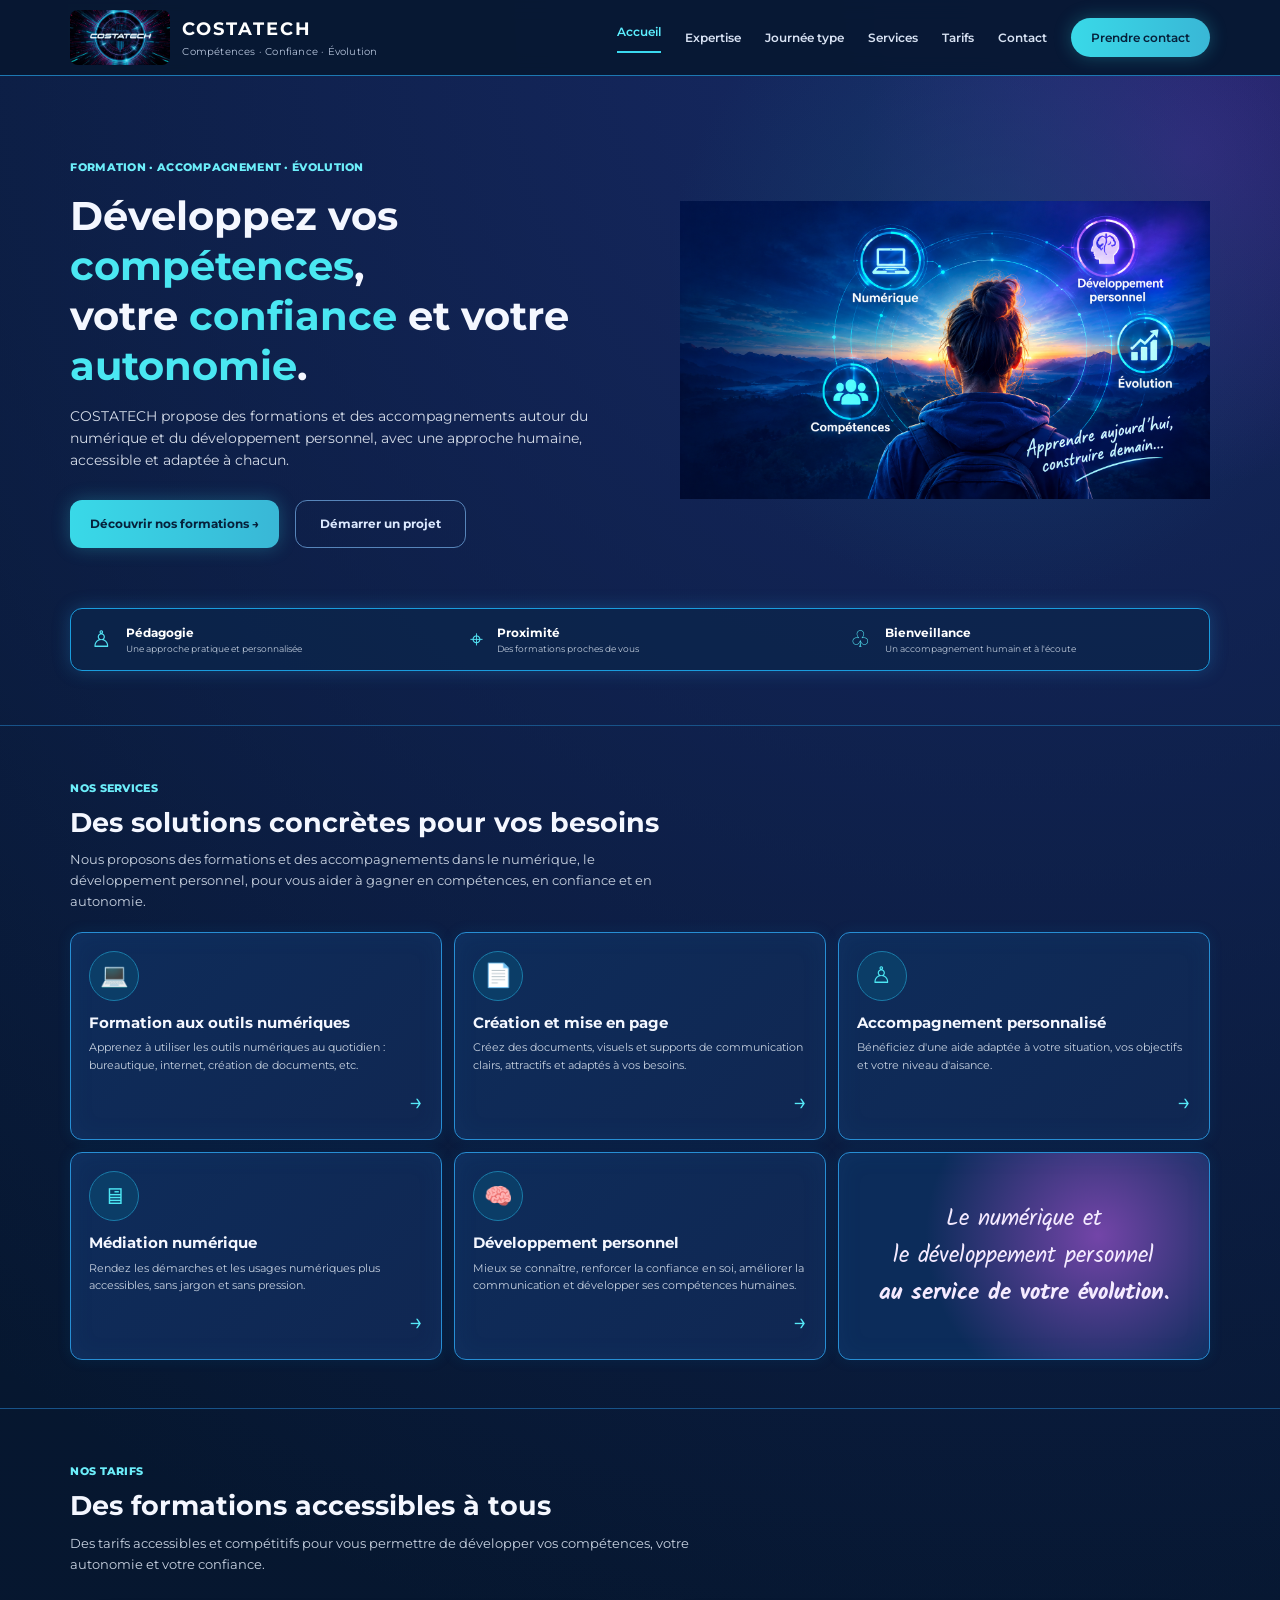
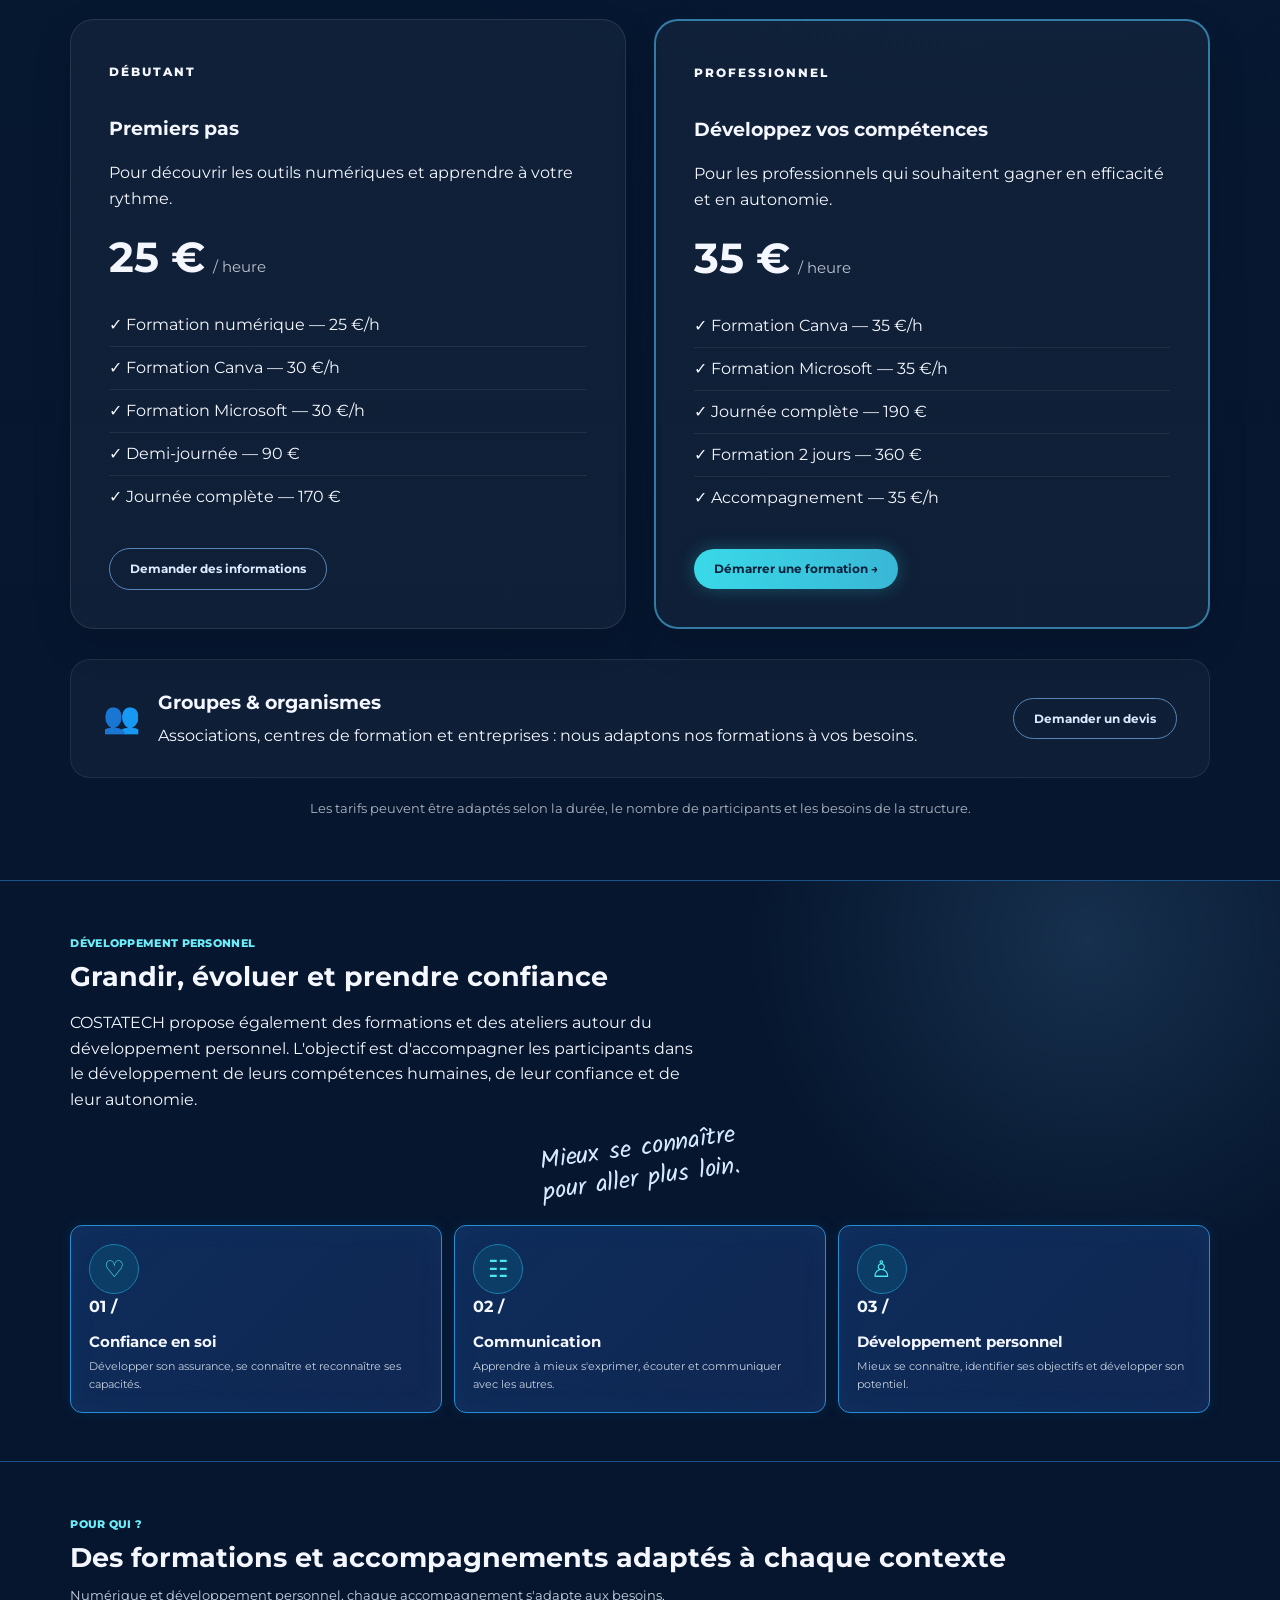
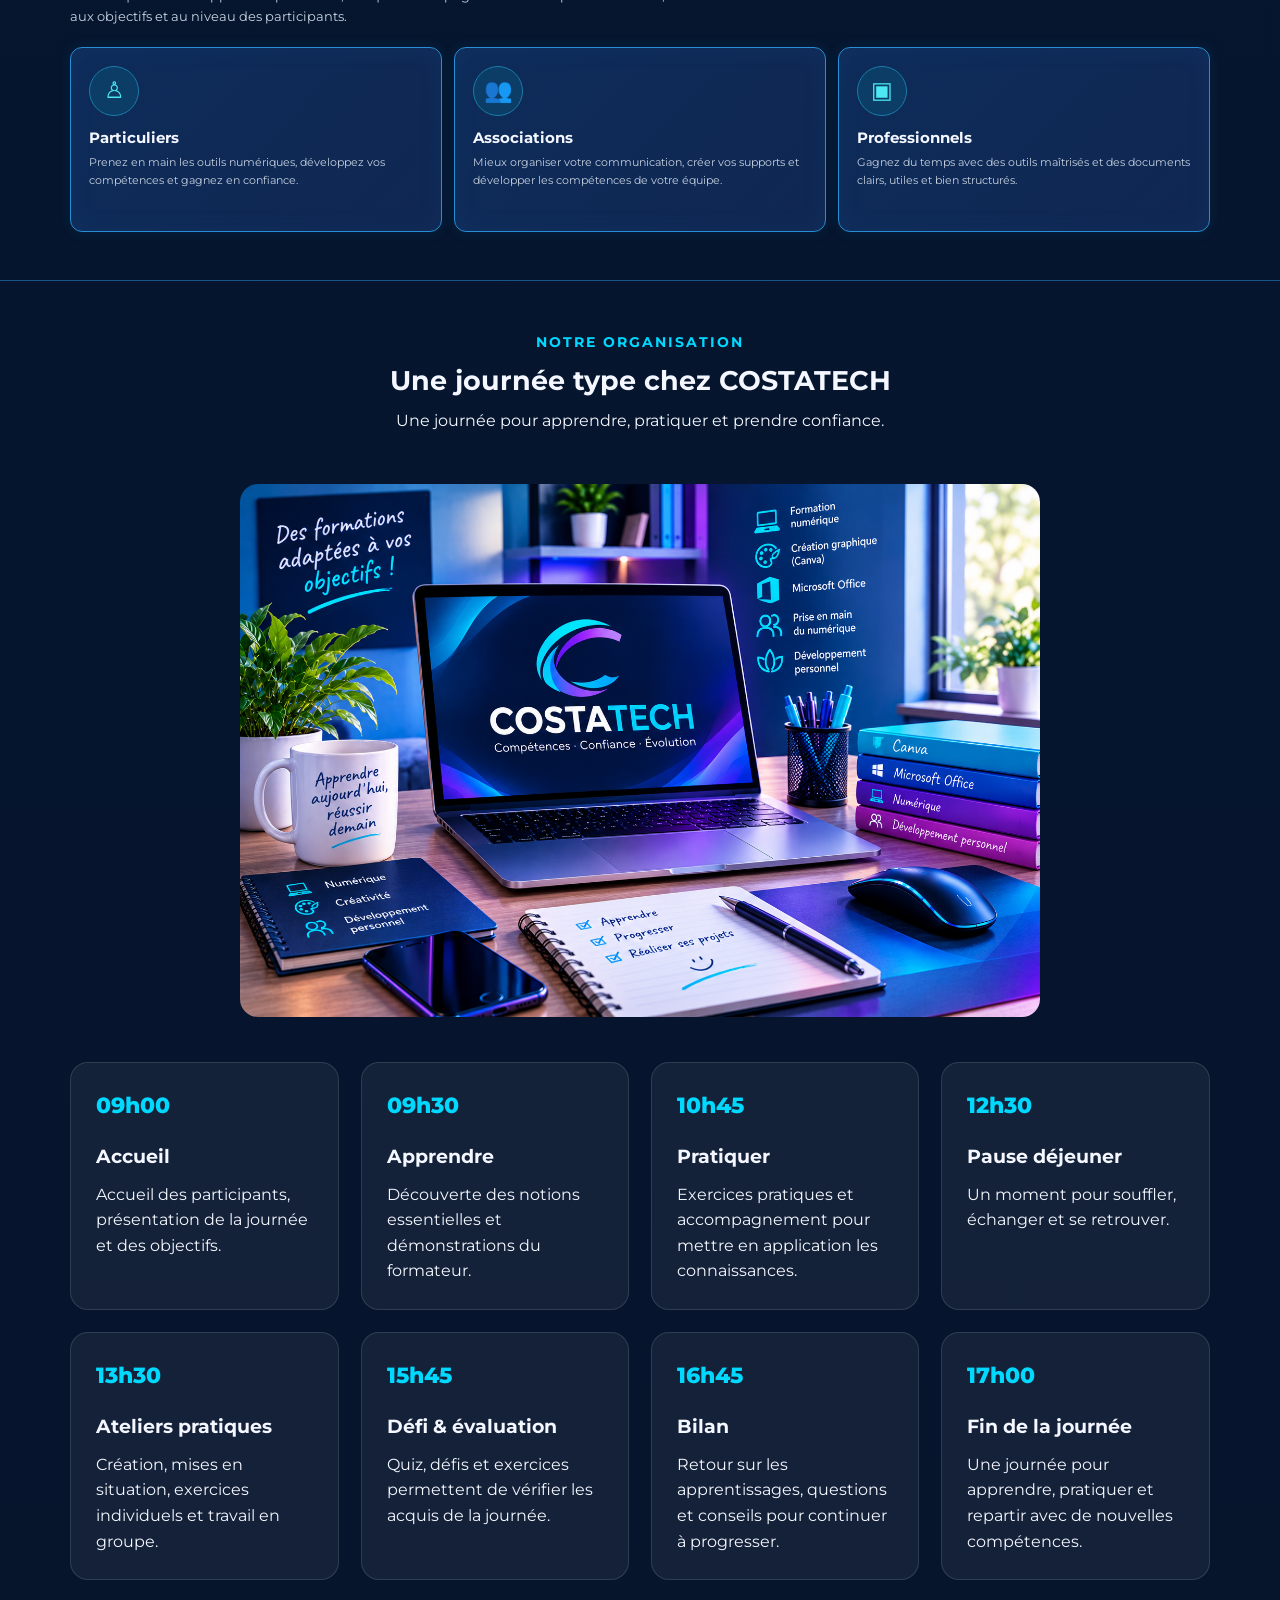
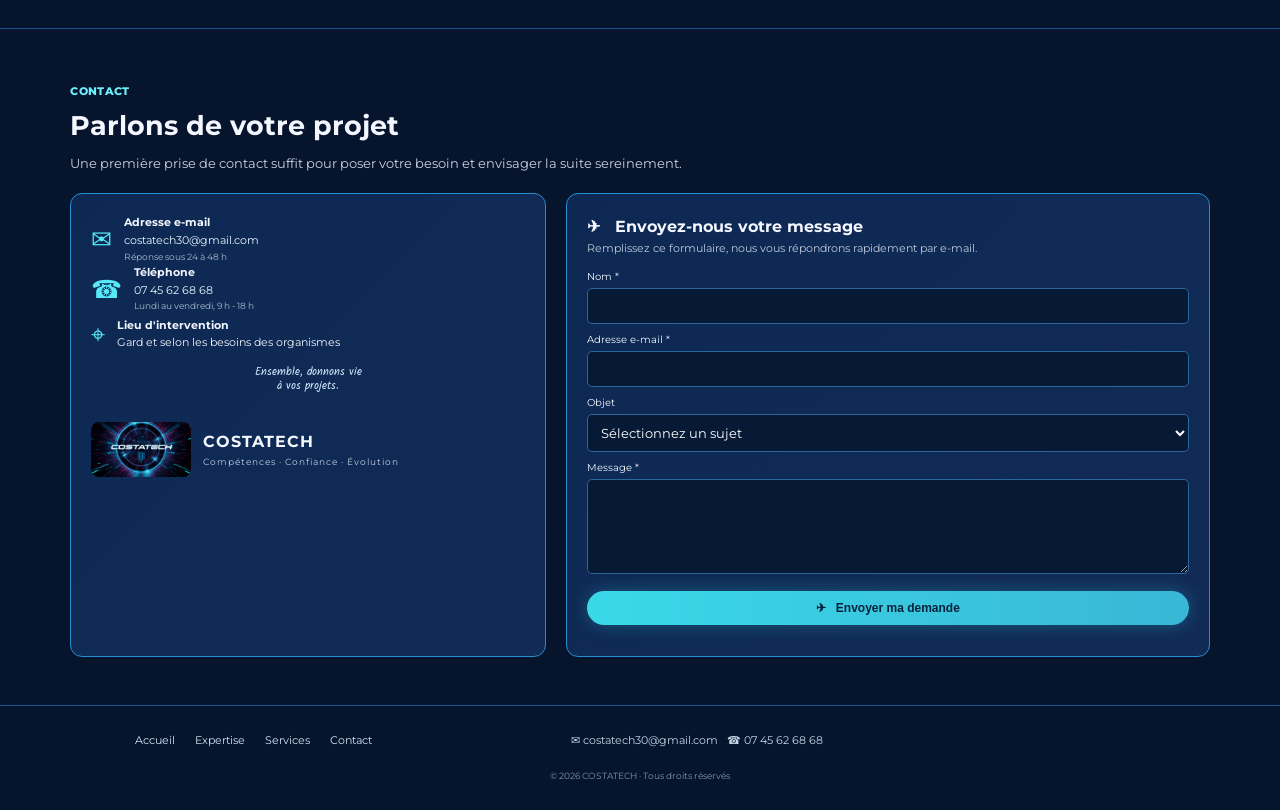
==== commit a4b0ea4e: "Update index.html" ====
--- a/index.html
+++ b/index.html
@@ -150,69 +150,20 @@
   </p>
 </section>
     <section id="expertise" class="section personal">
-  <div class="personal-copy">
-    <span class="eyebrow">DÉVELOPPEMENT PERSONNEL</span>
-    <h2>Grandir, évoluer et prendre confiance</h2>
-    <p>
-      COSTATECH propose également des formations et des ateliers autour du développement personnel.
-      L'objectif est d'accompagner les participants dans le développement de leurs compétences humaines,
-      de leur confiance et de leur autonomie.
-    </p>
-  </div>
-
-  <p class="handwriting note">
-    Mieux se connaître<br>
-    pour aller plus loin.
-  </p>
-
-  <div class="grid three">
-    <article class="card">
-      <i>♡</i>
-      <b>01 /</b>
-      <h3>Confiance en soi</h3>
-      <p>
-        Développer son assurance, se connaître et reconnaître ses capacités.
-      </p>
-    </article>
-  </div>
-</section>
-
-<section class="section">
-  <span class="eyebrow">POUR QUI ?</span>
-  <h2>Des formations et accompagnements adaptés à chaque contexte</h2>
-  <p class="intro">
-    Numérique et développement personnel, chaque accompagnement s'adapte aux besoins,
-    aux objectifs et au niveau des participants.
-  </p>
-
-  <div class="grid three">
-
-    <article class="card">
-      <img src="particuliers-costatech.png" alt="Particuliers">
-      <h3>Particuliers</h3>
-      <p>
-        Prenez en main les outils numériques, développez vos compétences et gagnez en confiance.
-      </p>
-    </article>
-
-    <article class="card">
-      <img src="associations-costatech.png" alt="Associations">
-      <h3>Associations</h3>
-      <p>
-        Mieux organiser votre communication, créer vos supports et développer les compétences de votre équipe.
-      </p>
-    </article>
-
-    <article class="card">
-      <img src="professionnels-costatech.png" alt="Professionnels">
-      <h3>Professionnels</h3>
-      <p>
-        Gagnez du temps avec des outils maîtrisés et des documents clairs, utiles et bien structurés.
-      </p>
-    </article>
-
-  </div>
-</section>
+      <div class="personal-copy">
+        <span class="eyebrow">DÉVELOPPEMENT PERSONNEL</span>
+        <h2>Grandir, évoluer et prendre confiance</h2>
+        <p>COSTATECH propose également des formations et des ateliers autour du développement personnel. L'objectif est d'accompagner les participants dans le développement de leurs compétences humaines, de leur confiance et de leur autonomie.</p>
+      </div>
+      <p class="handwriting note">Mieux se connaître<br>pour aller plus loin.</p>
+      <div class="grid three">
+        <article class="card"><i>♡</i><b>01 /</b><h3>Confiance en soi</h3><p>Développer son assurance, se connaître et reconnaître ses capacités.</p></article>
+        <article class="card"><i>☷</i><b>02 /</b><h3>Communication</h3><p>Apprendre à mieux s'exprimer, écouter et communiquer avec les autres.</p></article>
+        <article class="card"><i>♙</i><b>03 /</b><h3>Développement personnel</h3><p>Mieux se connaître, identifier ses objectifs et développer son potentiel.</p></article>
+      </div>
+    </section>
+
+    <section class="section">
       <span class="eyebrow">POUR QUI ?</span>
       <h2>Des formations et accompagnements adaptés à chaque contexte</h2>
       <p class="intro">Numérique et développement personnel, chaque accompagnement s'adapte aux besoins, aux objectifs et au niveau des participants.</p>
